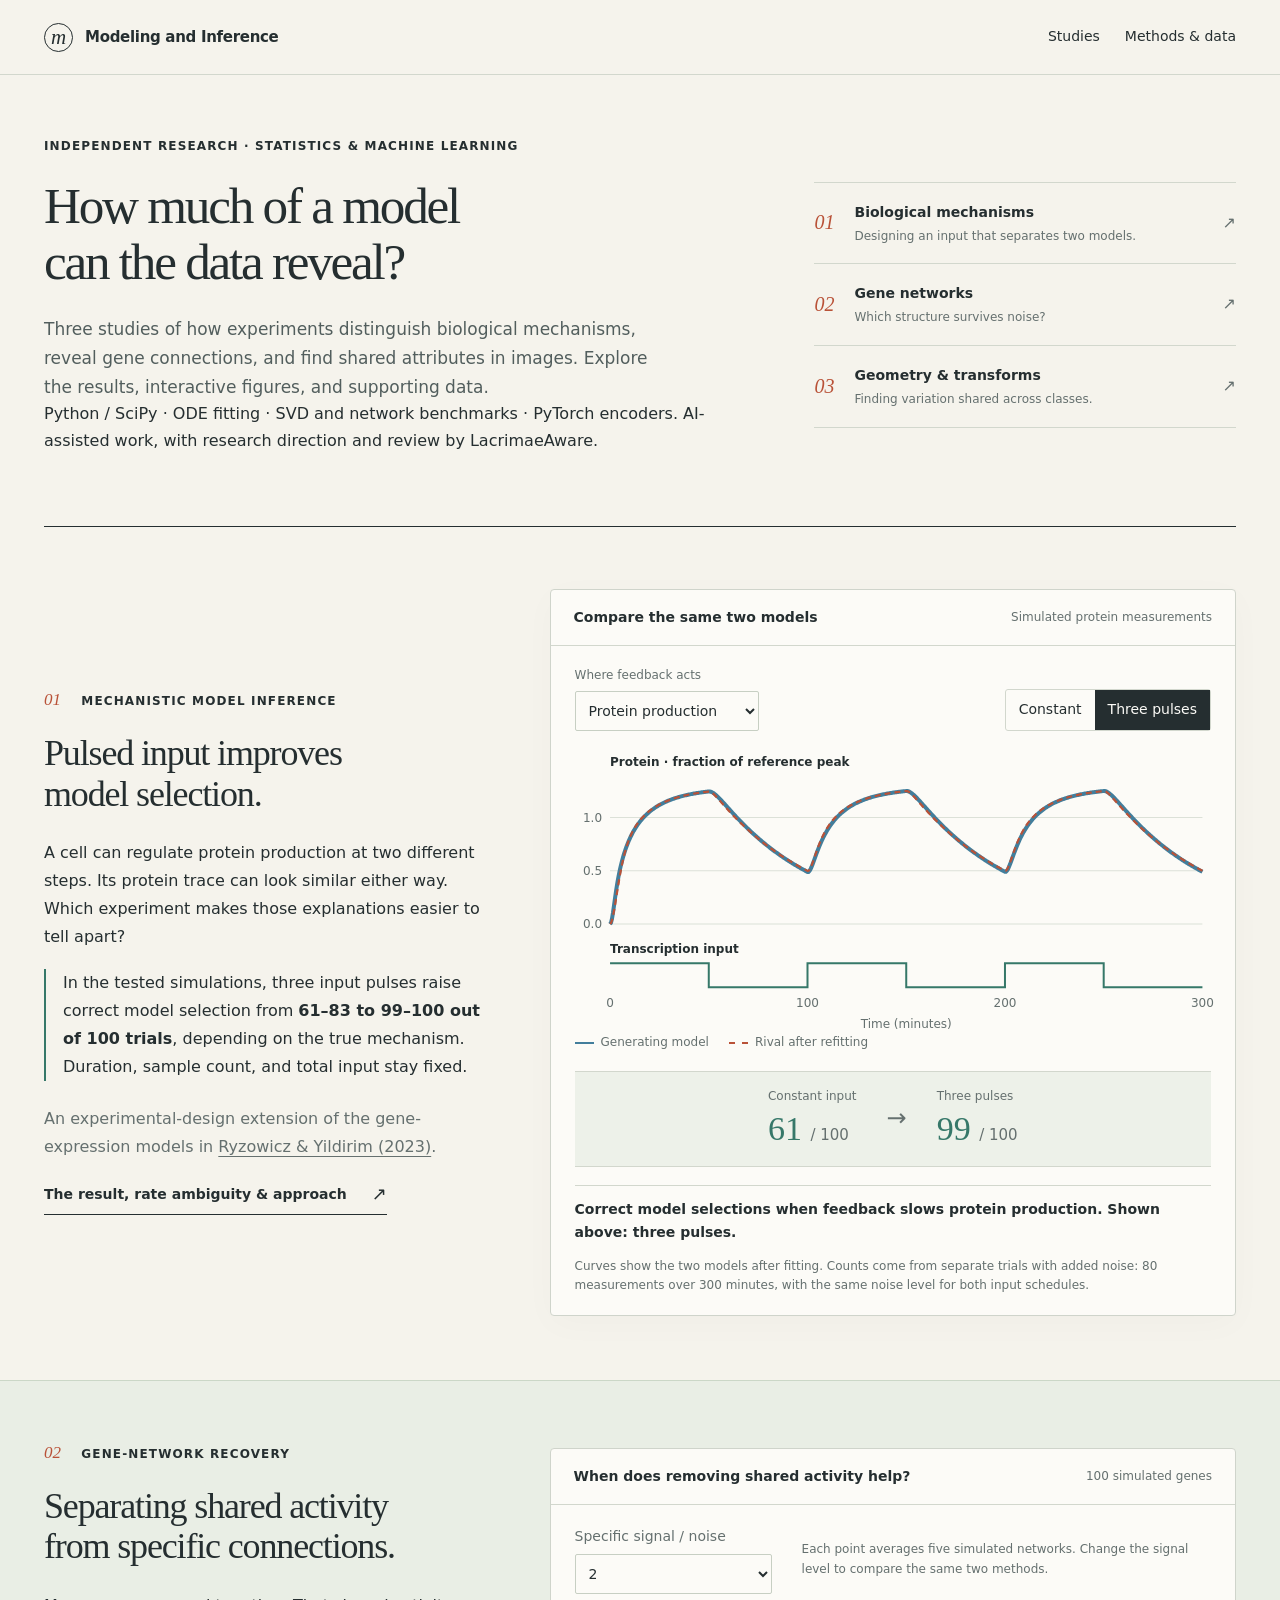
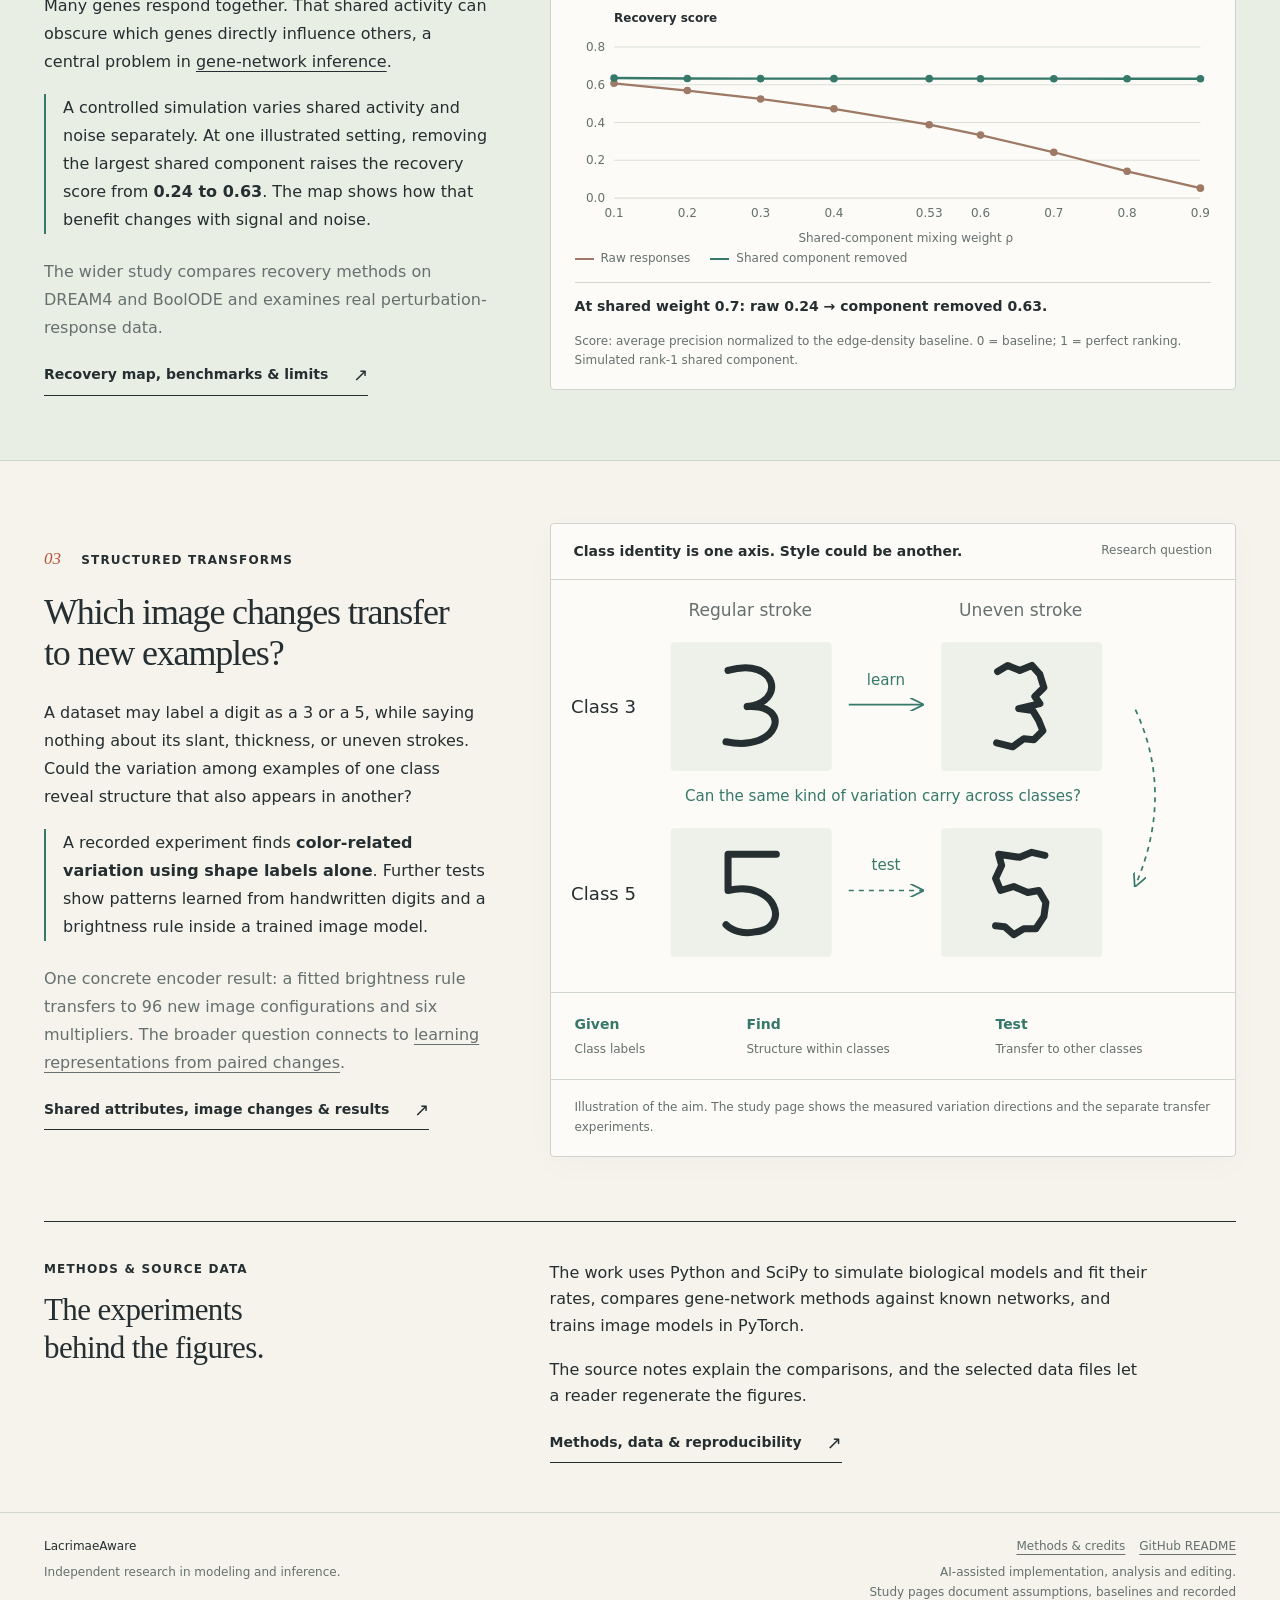
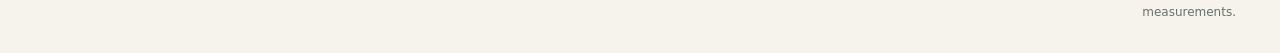
==== docs/index.html @ bb13b084 "Clarify study methods and refresh portfolio presentation" ====
<!doctype html>
<html lang="en"><head><meta charset="utf-8"><meta name="viewport" content="width=device-width,initial-scale=1">
<meta name="description" content="Independent studies of biological parameter inference, gene-network recovery, and image representations, with interactive figures and reproducible measurements.">
<meta name="color-scheme" content="light"><title>Modeling and Inference · LacrimaeAware</title><link rel="icon" href="data:image/svg+xml,%3Csvg xmlns='http://www.w3.org/2000/svg' viewBox='0 0 40 40'%3E%3Crect width='40' height='40' rx='20' fill='%23252e30'/%3E%3Ctext x='20' y='28' text-anchor='middle' font-family='Georgia' font-size='29' fill='%23f5f3ec'%3Em%3C/text%3E%3C/svg%3E">
<link rel="stylesheet" href="./vendor/katex/katex.min.css"><link rel="stylesheet" href="./style.css"><script type="module" src="./app.js"></script></head>
<body data-base="./"><a class="skip" href="#main">Skip to content</a>
<header class="mast"><div class="mast-inner wrap"><a class="brand" href="./index.html"><span class="brand-mark" aria-hidden="true">m</span>Modeling and Inference</a><nav aria-label="Main navigation"><a href="./index.html#rates">Studies</a><a href="./methods.html">Methods & data</a></nav></div></header>
<main id="main">
  <section class="intro wrap">
    <div>
      <p class="eyebrow">Independent research · Statistics & machine learning</p>
      <h1>How much of a model <br> can the data reveal?</h1>
      <p class="lead">Three studies of how experiments distinguish biological mechanisms, reveal gene connections, and find shared attributes in images. Explore the results, interactive figures, and supporting data.</p>
      <p class="context-line">Python / SciPy · ODE fitting · SVD and network benchmarks · PyTorch encoders. AI-assisted work, with research direction and review by LacrimaeAware.</p>
    </div>
    <nav class="contents" aria-label="Studies">
      <a href="#rates"><span>01</span><div><strong>Biological mechanisms</strong><small>Designing an input that separates two models.</small></div><b aria-hidden="true">↗</b></a>
      <a href="#networks"><span>02</span><div><strong>Gene networks</strong><small>Which structure survives noise?</small></div><b aria-hidden="true">↗</b></a>
      <a href="#representations"><span>03</span><div><strong>Geometry &amp; transforms</strong><small>Finding variation shared across classes.</small></div><b aria-hidden="true">↗</b></a>
    </nav>
  </section>

  <section class="study wrap" id="rates">
    <div class="study-copy">
      <p class="eyebrow"><span class="section-number">01</span> Mechanistic model inference</p>
      <h2>Pulsed input improves<br> model selection.</h2>
      <p>A cell can regulate protein production at two different steps. Its protein trace can look similar either way. Which experiment makes those explanations easier to tell apart?</p>
      <p class="finding">In the tested simulations, three input pulses raise correct model selection from <strong>61–83 to 99–100 out of 100 trials</strong>, depending on the true mechanism. Duration, sample count, and total input stay fixed.</p>
      <p class="context-line">An experimental-design extension of the gene-expression models in <a href="https://doi.org/10.1039/D2MO00222A">Ryzowicz &amp; Yildirim (2023)</a>.</p>
      <a class="text-link" href="studies/hidden-rates.html">The result, rate ambiguity &amp; approach <span>↗</span></a>
    </div>
    <div class="experiment pulse-experiment">
      <div class="experiment-heading"><strong>Compare the same two models</strong><span class="small-label">Simulated protein measurements</span></div>
      <div class="protocol-tools"><label for="true-mechanism">Where feedback acts<select id="true-mechanism"><option value="M3">Protein production</option><option value="M2">mRNA production</option></select></label><div class="segmented" role="group" aria-label="Input schedule"><button data-protocol="constant" aria-pressed="false">Constant</button><button data-protocol="three_pulses" aria-pressed="true">Three pulses</button></div></div>
      <div class="chart" id="pulse-chart"><img src="assets/input-design.svg" alt="Equal-total-input simulations: three pulses increase correct model selection from 61–83 to 99–100 out of 100 trials." width="1200" height="560"></div>
      <div class="legend"><span><i class="reference"></i>Generating model</span><span><i class="alternative"></i>Rival after refitting</span></div>
      <div class="selection-result"><div><span>Constant input</span><strong id="constant-count">61 <small>/ 100</small></strong></div><span aria-hidden="true">→</span><div><span>Three pulses</span><strong id="pulse-count">99 <small>/ 100</small></strong></div></div>
      <p class="experiment-verdict" id="pulse-verdict" aria-live="polite">Correct selections across 100 noisy trials per input schedule.</p>
      <p class="fineprint">Curves show the two models after fitting. Counts come from separate trials with added noise: 80 measurements over 300 minutes, with the same noise level for both input schedules.</p>
    </div>
  </section>

  <section class="network-band">
    <div class="study wrap" id="networks">
      <div class="study-copy">
        <p class="eyebrow"><span class="section-number">02</span> Gene-network recovery</p>
        <h2>Separating shared activity <br> from specific connections.</h2>
        <p>Many genes respond together. That shared activity can obscure which genes directly influence others, a central problem in <a href="https://doi.org/10.1038/s41592-019-0690-6">gene-network inference</a>.</p>
        <p class="finding">A controlled simulation varies shared activity and noise separately. At one illustrated setting, removing the largest shared component raises the recovery score from <strong>0.24 to 0.63</strong>. The map shows how that benefit changes with signal and noise.</p>
        <p class="context-line">The wider study compares recovery methods on DREAM4 and BoolODE and examines real perturbation-response data.</p>
        <a class="text-link" href="studies/gene-networks.html">Recovery map, benchmarks & limits <span>↗</span></a>
      </div>
      <div class="experiment network-experiment">
        <div class="experiment-heading"><strong>When does removing shared activity help?</strong><span class="small-label">100 simulated genes</span></div>
        <div class="network-tools"><label for="signal-noise">Specific signal / noise<select id="signal-noise"><option value="4">4 · stronger signal</option><option value="2" selected>2</option><option value="0.5">0.5</option><option value="0.2">0.2</option><option value="0.05">0.05 · weaker signal</option></select></label><p>Each point averages five simulated networks. Change the signal level to compare the same two methods.</p></div>
        <div id="recovery-chart" class="chart"><img class="fallback" src="assets/network-recovery.svg" alt="Network recovery decreases with noise. Removing the largest component reduces the effect of shared activity." width="1050" height="460"></div>
        <div class="legend"><span><i class="raw"></i>Raw responses</span><span><i class="cleaned"></i>Shared component removed</span></div>
        <p class="experiment-verdict" id="network-verdict" aria-live="polite">Compare the recovery scores as shared activity increases.</p>
        <p class="fineprint">Score: average precision normalized to the edge-density baseline. 0 = baseline; 1 = perfect ranking. Simulated rank-1 shared component.</p>
      </div>
    </div>
  </section>

  <section class="study wrap" id="representations">
    <div class="study-copy">
      <p class="eyebrow"><span class="section-number">03</span> Structured transforms</p>
      <h2>Which image changes transfer<br> to new examples?</h2>
      <p>A dataset may label a digit as a 3 or a 5, while saying nothing about its slant, thickness, or uneven strokes. Could the variation among examples of one class reveal structure that also appears in another?</p>
      <p class="finding">A recorded experiment finds <strong>color-related variation using shape labels alone</strong>. Further tests show patterns learned from handwritten digits and a brightness rule inside a trained image model.</p>
      <p class="context-line">One concrete encoder result: a fitted brightness rule transfers to 96 new image configurations and six multipliers. The broader question connects to <a href="https://proceedings.mlr.press/v119/locatello20a.html">learning representations from paired changes</a>.</p>
      <a class="text-link" href="studies/image-representations.html">Shared attributes, image changes &amp; results <span>↗</span></a>
    </div>
    <div class="experiment geometry-experiment">
      <div class="experiment-heading"><strong>Class identity is one axis. Style could be another.</strong><span class="small-label">Research question</span></div>
      <img src="assets/class-and-style.svg" alt="Conceptual example: learn uneven-stroke variation among threes, then test whether it applies to fives." width="680" height="410">
      <div class="geometry-key"><span><b>Given</b> Class labels</span><span><b>Find</b> Structure within classes</span><span><b>Test</b> Transfer to other classes</span></div>
      <p class="fineprint">Illustration of the aim. The study page shows the measured variation directions and the separate transfer experiments.</p>
    </div>
  </section>

  <section class="closing wrap">
    <div><p class="eyebrow">Methods & source data</p><h2>The experiments <br> behind the figures.</h2></div>
    <div><p>The work uses Python and SciPy to simulate biological models and fit their rates, compares gene-network methods against known networks, and trains image models in PyTorch.</p><p>The source notes explain the comparisons, and the selected data files let a reader regenerate the figures.</p><a class="text-link" href="methods.html">Methods, data & reproducibility <span>↗</span></a></div>
  </section>
</main>

<footer class="footer"><div class="footer-inner wrap"><div><strong>LacrimaeAware</strong><p>Independent research in modeling and inference.</p></div><div class="footer-right"><a href="./methods.html">Methods & credits</a><a href="./readme.html">GitHub README</a><p>AI-assisted implementation, analysis and editing.<br>Study pages document assumptions, baselines and recorded measurements.</p></div></div></footer>
</body></html>
---- docs/style.css ----
:root{--paper:#f5f3ec;--white:#fcfbf7;--ink:#252e30;--muted:#65706f;--line:#d2d7cd;--green:#367869;--blue:#427e9c;--rust:#b95238;--serif:Georgia,'Times New Roman',serif;--sans:system-ui,-apple-system,'Segoe UI',sans-serif}
*{box-sizing:border-box}html{scroll-behavior:smooth;scroll-padding-top:90px}body{margin:0;background:var(--paper);color:var(--ink);font:16px/1.65 var(--sans);-webkit-font-smoothing:antialiased}a{color:inherit;text-underline-offset:4px}a:hover{color:var(--green)}button,select,input{font:inherit}button,select{color:var(--ink)}button{cursor:pointer}button:focus-visible,select:focus-visible,input:focus-visible,a:focus-visible{outline:3px solid var(--blue);outline-offset:4px}img,svg{max-width:100%}img{height:auto}p{margin:0 0 18px}h1,h2,h3{font-weight:400;margin:0;color:var(--ink)}.wrap{width:min(1240px,calc(100% - 88px));margin-inline:auto}.mast{border-bottom:1px solid var(--line);background:var(--paper);position:sticky;top:0;z-index:20}.mast-inner{height:74px;display:flex;justify-content:space-between;align-items:center;gap:28px}.brand{display:flex;align-items:center;gap:12px;text-decoration:none;font-size:15px;letter-spacing:-.02em;font-weight:650}.brand-mark{width:29px;height:29px;display:grid;place-content:center;border:1px solid var(--ink);border-radius:50%;font:italic 21px var(--serif)}.mast nav{display:flex;gap:25px;align-items:center;font-size:13px}.mast nav a{text-decoration:none}.mast nav a:last-child{padding-left:25px;border-left:1px solid var(--line)}.skip{position:absolute;top:-80px;left:12px;background:var(--white);padding:10px;z-index:100}.skip:focus{top:8px}.intro{display:grid;grid-template-columns:1.65fr 1fr;gap:75px;padding-top:62px;padding-bottom:54px;border-bottom:1px solid var(--ink)}.eyebrow{font-size:11px;font-weight:650;letter-spacing:.095em;text-transform:uppercase;margin:0 0 22px;line-height:1.6}.intro h1{font:400 clamp(39px,4vw,60px)/1.09 var(--serif);letter-spacing:-.044em;margin:0 0 25px}.lead{font-size:17px;line-height:1.7;max-width:615px;color:#525e5d;margin:0}.contents{align-self:center}.contents a{display:flex;align-items:center;gap:20px;padding:18px 0;border-bottom:1px solid var(--line);text-decoration:none}.contents a:first-child{border-top:1px solid var(--line)}.contents a>span{font:italic 20px var(--serif);color:var(--rust)}.contents strong{font-size:14px;font-weight:550;display:block}.contents small{display:block;font-size:12px;line-height:1.55;color:var(--muted);margin-top:3px}.contents b{margin-left:auto;font-weight:400;color:var(--muted)}.study{display:grid;grid-template-columns:.84fr 1.3fr;gap:62px;padding-top:62px;padding-bottom:64px;align-items:center}.section-number{display:inline-block;font:italic 17px var(--serif);letter-spacing:0;color:var(--rust);margin-right:15px}.study h2{font:36px/1.13 var(--serif);letter-spacing:-.032em;margin:0 0 25px}.study-copy>p:not(.eyebrow){font-size:15px;line-height:1.75}.study-copy .finding{padding-left:17px;border-left:2px solid var(--green);font-size:15px}.study-copy .context-line{font-size:12px;line-height:1.7;color:var(--muted);margin-top:24px}.text-link{font-size:13px;font-weight:650;text-decoration:none;display:inline-flex;align-items:center;gap:25px;padding-bottom:5px;border-bottom:1px solid var(--ink)}.text-link:hover{border-color:var(--green)}.text-link span{font-size:18px;font-weight:400}.experiment{background:var(--white);border:1px solid #cfd4cb;border-radius:4px;overflow:hidden;box-shadow:0 8px 35px #32392906}.experiment-heading{padding:17px 23px;border-bottom:1px solid var(--line);display:flex;align-items:center;gap:9px}.experiment-heading strong{font-size:12px;font-weight:600;line-height:1.5}.small-label{margin-left:auto;font-size:10px;color:var(--muted);white-space:nowrap}.live-dot{width:6px;height:6px;background:var(--green);border-radius:50%;flex-shrink:0}.rate-flow{display:flex;align-items:center;justify-content:space-between;gap:8px;padding:27px 30px 16px}.molecule{font:21px var(--serif);line-height:1.5;text-align:center}.molecule small{display:block;font:10px var(--sans);color:var(--muted)}.flow-arrow{text-align:center;flex:1}.flow-arrow span{display:block;color:var(--muted);font-size:9px}.flow-arrow b{display:block;color:#acbcb3;font-size:28px;font-weight:300;line-height:1}.flow-arrow output{font:11px/1.5 ui-monospace,Consolas,monospace;color:var(--green)}.rate-tools{display:flex;align-items:center;gap:24px;padding:17px 24px 15px}.rate-tools label{display:grid;grid-template-columns:1fr auto;gap:4px;font-size:11px;flex:1;color:var(--muted)}.rate-tools output{color:var(--ink);font-variant-numeric:tabular-nums}.rate-tools input{grid-column:1/-1;width:100%;accent-color:var(--rust);margin:8px 0;cursor:pointer}.subtle-button{font-size:11px;line-height:1.4;border:1px solid var(--line);border-radius:3px;background:transparent;padding:8px 10px;min-height:34px;white-space:nowrap}.subtle-button:hover,.subtle-button[aria-pressed=true]{background:#ecefe7}.segmented{display:flex;margin:0 24px 12px;border:1px solid var(--line);border-radius:3px;width:max-content;max-width:calc(100% - 48px)}.segmented button{background:transparent;border:0;padding:8px 13px;font-size:11px;min-height:35px}.segmented button[aria-pressed=true]{background:var(--ink);color:var(--white)}.rate-charts{padding:0 16px}.rate-charts svg{width:100%;height:auto;display:block}.chart-label{font:12px var(--sans);fill:var(--muted)}.plot-title{font:600 12px var(--sans);fill:var(--ink)}.gridline{stroke:#dce1d8;stroke-width:1}.plot-axis{stroke:#b7c3b8;stroke-width:1}.plot-reference{fill:none;stroke:var(--blue);stroke-width:4}.plot-alternative{fill:none;stroke:var(--rust);stroke-width:2.2;stroke-dasharray:6 4}.legend{display:flex;flex-wrap:wrap;gap:20px;padding:2px 24px 14px;font-size:10px;color:var(--muted)}.legend span{display:flex;align-items:center;gap:7px}.legend i{width:19px;height:0;border-top:2px solid;display:inline-block}.reference{border-color:var(--blue)!important}.alternative{border-color:var(--rust)!important;border-top-style:dashed!important}.raw{border-color:#9e7965!important}.cleaned{border-color:var(--green)!important}.experiment-verdict{font-size:12px;font-weight:550;line-height:1.65;margin:0 24px 13px;padding-top:12px;border-top:1px solid var(--line);min-height:33px}.fineprint{font-size:10px;line-height:1.6;color:var(--muted);margin:0 24px 19px}.network-band{background:#e9eee5;border-block:1px solid #cbd7c7}.network-experiment{box-shadow:none}.network-tools{display:flex;align-items:center;gap:30px;padding:20px 24px 0}.network-tools label,.image-toolbar label{font-size:10px;color:var(--muted)}select{display:block;margin-top:5px;background:var(--white);border:1px solid #c7cfc3;padding:7px 24px 7px 9px;border-radius:2px;font-size:11px;min-height:35px;max-width:100%}.network-tools p{font-size:11px;color:var(--muted);line-height:1.7;margin:0;flex:1}.network-tools label{min-width:140px}.chart{padding:8px 15px 0}.chart svg{display:block;width:100%;height:auto}.chart .fallback{width:100%;display:block}.image-toolbar{display:flex;align-items:end;gap:18px;justify-content:space-between;padding:20px 24px}.example-select{display:flex;gap:4px;margin-left:auto}.example-select button{width:31px;height:34px;background:none;border:1px solid var(--line);border-radius:3px;font-size:11px}.example-select button[aria-pressed=true]{background:var(--ink);border-color:var(--ink);color:var(--white)}.image-triptych{display:grid;grid-template-columns:repeat(3,minmax(0,1fr));gap:10px;padding:0 24px}.image-triptych figure{margin:0;min-width:0}.image-triptych img{width:100%;display:block;aspect-ratio:1;background:#090b0c;image-rendering:pixelated;border-radius:2px}.image-triptych figcaption{font-size:11px;line-height:1.5;padding:10px 0;color:var(--ink)}.image-triptych figcaption span{display:inline-block;color:var(--muted);font-size:9px;margin-right:6px}.edit-law{margin:9px 24px 22px;padding:13px 0;border-block:1px solid var(--line);display:flex;justify-content:space-between;align-items:center;gap:10px}.edit-law>span{font-size:10px;color:var(--muted)}.edit-law b{font:italic 23px var(--serif);color:var(--blue)}.image-experiment .experiment-verdict{border-top:0;padding-top:0}.closing{display:grid;grid-template-columns:.84fr 1.3fr;gap:62px;border-top:1px solid var(--ink);padding:38px 0 49px}.closing h2{font:31px/1.22 var(--serif);letter-spacing:-.02em}.closing .eyebrow{margin-bottom:12px}.closing p:not(.eyebrow){font-size:14px;max-width:600px}.footer{border-top:1px solid var(--line);padding:24px 0 30px;color:var(--muted);font-size:11px}.footer-inner{display:flex;justify-content:space-between;gap:25px}.footer strong{font-size:12px;color:var(--ink);font-weight:500}.footer p{margin:6px 0 0}.footer a{margin-left:14px}.footer-right{text-align:right;max-width:440px}.fallback{margin:0;display:block}.note{width:min(960px,calc(100% - 72px));margin:0 auto;padding:42px 0 70px}.back{font-size:12px;text-decoration:none;display:inline-block;margin-bottom:37px;color:var(--muted)}.note .eyebrow{margin-bottom:15px}.note h1{font:45px/1.14 var(--serif);letter-spacing:-.035em;max-width:850px;margin-bottom:24px}.note .standfirst{font-size:18px;line-height:1.7;max-width:800px;color:#53625f}.note h2{font:29px/1.25 var(--serif);letter-spacing:-.02em;margin:36px 0 16px}.note h3{font:600 16px/1.4 var(--sans);margin:22px 0 12px}.note p,.note li{font-size:15px;line-height:1.8}.note p{max-width:850px}.note ul{padding-left:22px}.note figure{margin:28px 0;background:var(--paper)}.note figure img{display:block;width:100%}.note figcaption{font-size:12px;color:var(--muted);line-height:1.7;margin-top:15px}.note table{border-collapse:collapse;width:100%;font-size:13px;text-align:left}.note td,.note th{padding:11px 15px;border-bottom:1px solid var(--line);vertical-align:top}.note th{font-weight:600;background:#e9eee5}.table-scroll{overflow-x:auto;max-width:100%;margin:22px 0}.note code{font:12px/1.7 ui-monospace,Consolas,monospace;overflow-wrap:anywhere}.note pre{padding:20px;background:#e9eee5;overflow-x:auto;border:1px solid var(--line)}.callout{border-left:3px solid var(--green);padding:3px 0 3px 22px;margin:28px 0}.callout p:last-child{margin:0}.equations{font:italic 25px/1.8 var(--serif);padding:20px 24px;margin:25px 0;background:#e9eee5;overflow-x:auto}.note .note-nav{display:flex;justify-content:space-between;gap:20px;border-top:1px solid var(--line);padding-top:24px;margin-top:45px;font-size:13px}.note .experiment{margin:28px 0}.note .network-tools p{font-size:12px}.note .experiment-verdict{font-size:13px}.note .fineprint{font-size:11px}.note .legend{font-size:11px}.note .chart{max-width:770px;margin-inline:auto}.small-caps{font-size:11px;letter-spacing:.06em;text-transform:uppercase}.benchmark-axis{font:11px var(--sans);fill:var(--muted)}.benchmark-label{font:12px var(--sans);fill:var(--ink)}.chart-caption{font-size:12px;color:var(--muted)}.reading-links{display:flex;flex-wrap:wrap;gap:12px 26px;font-size:13px}.reading-links a{margin:0}.note .scope-table td:first-child{width:25%;font-weight:550}.copy-note{font-size:12px!important;color:var(--muted)}[hidden]{display:none!important}
@media(min-width:1440px){.intro h1{font-size:62px}.study h2{font-size:39px}}
@media(max-width:1100px){.wrap{width:calc(100% - 60px)}.intro{gap:35px;grid-template-columns:1.45fr 1fr}.study,.closing{gap:32px;grid-template-columns:.8fr 1.2fr}.study h2{font-size:31px}.study-copy>p:not(.eyebrow){font-size:14px}.small-label{display:none}.experiment-heading{padding:16px 18px}.rate-flow{padding-inline:20px}.molecule{font-size:19px}.image-toolbar{gap:10px;padding-inline:18px}.image-triptych{padding-inline:18px;gap:7px}.image-triptych figcaption{font-size:10px}.image-triptych figcaption span{display:none}.subtle-button{font-size:10px;padding-inline:8px}.image-toolbar label{max-width:85px}.experiment-verdict{font-size:11px}.network-tools{gap:16px}.network-tools label{min-width:115px}.rate-tools{gap:14px}}
@media(max-width:800px){.mast-inner{height:65px}.mast nav{gap:17px;font-size:12px}.mast nav a:last-child{padding-left:17px}.brand{font-size:13px}.brand-mark{width:25px;height:25px;font-size:18px}.intro{grid-template-columns:1fr;padding-top:36px;padding-bottom:33px;gap:28px}.intro h1{font-size:47px}.contents{display:grid;grid-template-columns:repeat(3,1fr);gap:22px}.contents a{gap:10px;align-items:start;padding:12px 0;border-top:1px solid var(--line)}.contents small{font-size:10px}.contents strong{font-size:12px}.contents b{display:none}.contents a>span{font-size:17px}.study{grid-template-columns:1fr;gap:28px;padding:40px 0}.study-copy{max-width:650px}.study h2{font-size:36px}.study h2 br{display:none}.study-copy>p:not(.eyebrow){font-size:15px}.study-copy .context-line{font-size:12px}.eyebrow{margin-bottom:14px}.study h2{margin-bottom:18px}.experiment-heading{padding:18px 24px}.small-label{display:block}.rate-charts{padding-inline:20px}.image-triptych{padding-inline:24px;gap:15px}.image-triptych figcaption{font-size:12px}.image-toolbar{padding-inline:24px}.subtle-button{font-size:11px}.experiment-verdict{font-size:12px}.network-tools{gap:30px}.network-tools label{min-width:140px}.closing{grid-template-columns:1fr;gap:24px}.closing h2 br{display:none}.footer-inner{display:block}.footer-right{text-align:left;margin-top:20px}.footer-right a{margin-left:0;margin-right:16px}.note{width:calc(100% - 48px)}.note h1{font-size:37px}}
@media(max-width:480px){.wrap{width:calc(100% - 36px)}.mast nav{gap:14px}.mast nav a:last-child{display:none}.brand-mark{display:none}.brand{font-size:12px}.intro{padding-top:29px}.intro h1{font-size:39px}.intro h1 br{display:none}.intro .eyebrow{font-size:9px}.lead{font-size:15px}.contents{gap:14px}.contents a{display:block}.contents a>span{display:block;margin-bottom:7px}.contents small{font-size:10px}.study h2{font-size:32px}.rate-flow{padding:21px 18px 12px;gap:5px}.molecule{font-size:18px}.molecule small{font-size:9px}.flow-arrow span{font-size:8px}.flow-arrow output{font-size:9px}.rate-tools{padding-inline:18px}.segmented{margin-inline:18px;max-width:calc(100% - 36px)}.segmented button{padding:8px 10px;font-size:10px}.rate-charts{padding:0 5px}.legend{padding-inline:18px;gap:15px;font-size:9px}.experiment-heading{padding:15px 18px}.experiment-heading strong{font-size:11px}.small-label{display:none}.experiment-verdict,.fineprint{margin-inline:18px}.network-tools{padding:18px 18px 2px;gap:15px}.network-tools p{font-size:10px}.network-tools label{min-width:118px}.network-tools select{font-size:10px}.image-toolbar{padding:17px 15px;gap:8px}.image-toolbar label{font-size:9px}.image-toolbar select{font-size:10px;padding-right:12px}.example-select{gap:3px}.example-select button{width:26px;font-size:10px}.image-toolbar .subtle-button{font-size:9px;padding:7px}.image-triptych{padding-inline:15px;gap:7px}.image-triptych figcaption{font-size:9px}.edit-law{margin-inline:18px}.edit-law>span{font-size:9px}.edit-law b{font-size:22px}.note{width:calc(100% - 36px);padding-top:28px}.note h1{font-size:33px}.note .standfirst{font-size:16px}.note p,.note li{font-size:14px}.note h2{font-size:26px}.note td,.note th{padding:9px;font-size:12px}.note .note-nav{font-size:12px}.footer{font-size:10px}}
@media(prefers-reduced-motion:reduce){html{scroll-behavior:auto}*{animation:none!important;transition:none!important}}
@media print{.mast{position:static}.mast nav,button,input,select,.contents{display:none}.wrap,.note{width:100%}.study{break-inside:avoid}.experiment{box-shadow:none}.network-band{background:white}body{font-size:12px}.footer{break-inside:avoid}}
.image-triptych figcaption b{font-weight:400}.decoded-comparison{display:flex;align-items:center;justify-content:space-between;gap:14px;margin:6px 24px 18px}.decoded-comparison>span{font-size:11px;color:var(--muted)}.decoded-comparison .segmented{margin:0;max-width:none}.decoded-comparison .segmented button{font-size:11px}@media(max-width:480px){.decoded-comparison{margin-inline:18px}.decoded-comparison>span{font-size:10px}.decoded-comparison .segmented button{font-size:10px;padding:7px 9px}}

/* Comfortable reading and controls across the overview and study pages. */
.study-copy>p:not(.eyebrow),.note p,.note li,.closing p:not(.eyebrow){font-size:16px}
.study-copy .context-line,.eyebrow,.fineprint,.note .fineprint,.footer,.footer strong,.small-label,.legend,.note .legend,.contents small,.flow-arrow output,.molecule small,.image-triptych figcaption,.image-triptych figcaption span,.edit-law span,.copy-note{font-size:12px}
.study-copy .context-line{line-height:1.75}.intro .eyebrow{font-size:12px}
.mast nav,.text-link,.contents strong,.experiment-heading strong,.experiment-verdict,.note .experiment-verdict,.subtle-button,.segmented button,.decoded-comparison .segmented button,select,.network-tools select,.network-tools label,.image-toolbar label,.image-toolbar select,.example-select button,.rate-tools label,.back{font-size:14px}
.network-tools p,.decoded-comparison>span,.flow-arrow span{font-size:12px}
.subtle-button,.segmented button,.example-select button,select{min-height:40px}
.image-toolbar{flex-wrap:wrap}.image-toolbar label{max-width:none}.image-toolbar .subtle-button{font-size:12px}.image-triptych figcaption span{display:none}
.protocol-tools{display:flex;align-items:end;justify-content:space-between;gap:18px;padding:20px 24px 8px;flex-wrap:wrap}
.protocol-tools label{font-size:12px;color:var(--muted)}.protocol-tools .segmented{margin:0;max-width:100%}
.selection-result{display:flex;align-items:center;justify-content:center;gap:30px;margin:4px 24px 18px;padding:15px 0;background:#edf1e9;border-block:1px solid var(--line)}
.selection-result>div>span{display:block;font-size:12px;color:var(--muted)}.selection-result strong{display:block;font:34px/1.3 var(--serif);color:var(--green)}.selection-result strong small{font:15px var(--sans);color:var(--muted)}.selection-result>span{color:var(--muted);font-size:24px}
.note .rate-experiment{max-width:760px}.readme-content h1{margin-bottom:22px}.readme-content img{display:block;width:100%;margin:26px 0}.readme-content table{min-width:560px}
@media(max-width:800px){.mast nav{font-size:12px}.brand{font-size:14px}.contents{gap:16px}.contents strong{font-size:14px}.contents small{font-size:12px}.small-label{display:none}}
@media(max-width:480px){.brand{font-size:13px}.mast nav{gap:12px}.mast nav a:nth-child(2){font-size:12px}.contents{grid-template-columns:1fr;gap:0}.contents a{display:flex;gap:16px;padding:12px 0;border-top:0}.contents a:first-child{border-top:1px solid var(--line)}.contents a>span{margin:0}.contents small{font-size:12px}.intro h1{font-size:39px}.image-toolbar{gap:10px}.image-toolbar select{font-size:13px}.image-toolbar label{font-size:12px}.subtle-button{font-size:12px}.segmented button,.decoded-comparison .segmented button{font-size:12px}.network-tools{align-items:start;flex-wrap:wrap}.network-tools label{min-width:130px}.network-tools p{min-width:130px;font-size:12px}.protocol-tools{padding-inline:18px;gap:12px}.selection-result{margin-inline:18px;gap:24px}.selection-result strong{font-size:30px}.note .note-nav{flex-wrap:wrap}.molecule{font-size:18px}.flow-arrow span,.flow-arrow output{font-size:10px}}

.mast nav a:last-child{display:inline;border:0;padding-left:0}
.geometry-experiment>img{display:block;width:100%}.geometry-key{display:grid;grid-template-columns:1fr 1.5fr 1.4fr;gap:18px;padding:20px 24px;border-block:1px solid var(--line);margin-bottom:18px;font-size:12px;color:var(--muted)}.geometry-key b{display:block;font-size:14px;color:var(--green);margin-bottom:3px}
.study-page,.methods-page{width:min(1080px,calc(100% - 72px))}
.chapter-nav{display:grid;grid-template-columns:repeat(3,minmax(0,1fr));gap:16px;margin:32px 0 44px}
.chapter-nav a{background:var(--white);border:1px solid var(--line);border-top:3px solid var(--green);padding:18px 20px;text-decoration:none}
.chapter-nav span{font:italic 23px var(--serif);color:var(--rust);display:block;margin-bottom:6px}.chapter-nav strong{display:block;font-size:15px;font-weight:600}.chapter-nav small{display:block;font-size:12px;color:var(--muted);margin-top:4px}
.research-chapter,.method-chapter{padding:36px 40px;margin:40px 0;border:1px solid #cbd3c7;border-top:4px solid var(--green);background:var(--white);scroll-margin-top:100px}
.research-chapter:nth-of-type(2),.method-chapter:nth-of-type(2){border-top-color:var(--blue)}.research-chapter:nth-of-type(3),.method-chapter:nth-of-type(3){border-top-color:var(--rust)}
.chapter-heading{display:flex;align-items:flex-start;gap:24px;padding-bottom:24px;margin-bottom:25px;border-bottom:1px solid var(--line)}
.chapter-number{font:italic 44px/1 var(--serif);color:var(--green);min-width:45px}.chapter-heading .eyebrow{font-size:12px;margin:0 0 10px}.chapter-heading h2{margin:0;font:32px/1.18 var(--serif);max-width:780px}
.note .research-chapter p,.note .method-chapter p{max-width:900px}.research-chapter figure{background:var(--paper);padding:15px;margin:26px 0}.research-chapter figcaption{padding-inline:4px}.research-chapter figure img{max-height:none}
.finding-box{border-left:3px solid var(--green);padding:17px 22px;background:#eef2eb;margin:25px 0}.finding-box>strong{font-size:14px;color:var(--green)}.finding-box p{margin:7px 0 0!important}
.transfer-flow{display:grid;grid-template-columns:1fr auto 1fr;gap:24px;align-items:center;margin:26px 0;padding:20px 24px;background:#edf1e9;border-block:1px solid var(--line)}.transfer-flow small{font-size:12px;color:var(--muted);display:block}.transfer-flow strong{font:23px/1.4 var(--serif);display:block;margin-top:5px}.transfer-flow>span{font-size:26px;color:var(--green)}
.formula-card{padding:22px 26px;background:#edf1e9;border:1px solid #d5ded0;margin:24px 0;min-width:0}.formula-card .eyebrow{font-size:12px;margin-bottom:12px}.formula-card p:last-child{margin-bottom:0;font-size:14px}.math-block{font-size:1.05rem;overflow-x:auto;overflow-y:hidden;padding:3px 1px}.math-block .katex-display{margin:.6em 0}.math-inline{font-style:normal}.edit-law .math-inline{color:var(--blue);font-size:19px}
.symbol-key{display:grid;grid-template-columns:1fr 1fr 2fr;gap:18px;border-top:1px solid #cad4c4;padding-top:16px;margin:18px 0 0}.symbol-key dt{font:italic 22px var(--serif);color:var(--green)}.symbol-key dd{font-size:12px;color:var(--muted);margin:3px 0 0}
.study-stats{display:grid;grid-template-columns:repeat(3,minmax(0,1fr));gap:20px;margin:26px 0 30px}.study-stats>div{border-left:2px solid #afc5b5;padding-left:17px}.study-stats strong{font:30px/1.25 var(--serif);color:var(--green);display:block}.study-stats span{display:block;font-size:12px;color:var(--muted);margin-top:7px;line-height:1.55}
.method-grid{display:grid;grid-template-columns:1fr 1fr;gap:20px;margin:24px 0}.method-grid .formula-card{margin:0;padding:20px}.method-grid .math-block{font-size:.94rem}
.method-note{padding:20px 24px;border-left:3px solid var(--blue);background:#edf1f1;margin:28px 0}.method-note>strong{font-size:14px}.method-note p{font-size:14px!important;margin-top:12px}.method-note p:last-child{margin-bottom:0}
.method-chapter h3{margin-top:34px;padding-top:23px;border-top:1px solid var(--line)}.method-block{margin-top:30px;padding:26px;border:1px solid var(--line);background:#faf9f4}.method-block h3:first-of-type{margin:0 0 18px;padding:0;border:0}.method-label{font-size:12px!important;letter-spacing:.08em;text-transform:uppercase;color:var(--green);font-weight:650}.method-block .formula-card{background:#f0f2ea}.method-block .study-stats{gap:14px}.method-block .study-stats strong{font-size:25px}.method-references{margin-top:32px}
.research-scope{padding:28px 32px;margin:36px 0;background:#e9eee5;border:1px solid #d0dacb}.research-scope h2{font-size:25px;margin:0 0 14px}.research-scope p{margin:0}
.research-chapter .image-experiment{max-width:750px;margin-inline:auto}.method-chapter .reading-links{padding-top:15px;border-top:1px solid var(--line);margin-top:24px}
@media(max-width:800px){.study-page,.methods-page{width:calc(100% - 40px)}.research-chapter,.method-chapter{padding:26px;margin:30px 0}.chapter-nav{gap:10px}.chapter-nav a{padding:15px}.chapter-heading{gap:18px}.chapter-heading h2{font-size:28px}.method-grid{grid-template-columns:1fr}.method-block{padding:20px}.method-chapter .study-stats{gap:14px}.method-chapter .study-stats strong{font-size:25px}}
@media(max-width:480px){.study-page,.methods-page{width:calc(100% - 28px)}.research-chapter,.method-chapter{padding:22px 16px}.chapter-heading{gap:13px;padding-bottom:20px}.chapter-number{font-size:32px;min-width:31px}.chapter-heading h2{font-size:26px}.chapter-heading .eyebrow{font-size:10px}.chapter-nav{grid-template-columns:1fr;gap:8px;margin:24px 0}.chapter-nav a{display:grid;grid-template-columns:34px 1fr;column-gap:12px;padding:12px 16px;border-top-width:1px;border-left:3px solid var(--green)}.chapter-nav span{grid-row:1/3;margin:0;align-self:center}.chapter-nav strong{font-size:14px}.chapter-nav small{margin-top:1px}.research-chapter figure{padding:8px;margin-inline:-8px}.formula-card{padding:16px 12px}.math-block{font-size:.86rem}.method-block{padding:18px 12px;margin-inline:-5px}.method-grid .math-block{font-size:.88rem}.method-note{padding:17px 14px}.study-stats{gap:11px}.study-stats>div{padding-left:9px}.study-stats strong,.method-chapter .study-stats strong{font-size:24px}.study-stats span{font-size:11px}.method-block .study-stats{grid-template-columns:1fr;gap:15px}.method-block .study-stats>div{display:grid;grid-template-columns:110px 1fr;gap:12px;align-items:center}.method-block .study-stats span{margin:0}.method-block .study-stats strong{font-size:23px}.transfer-flow{gap:12px;padding:16px 12px}.transfer-flow strong{font-size:19px}.transfer-flow small{font-size:11px}.transfer-flow>span{font-size:20px}.symbol-key{grid-template-columns:1fr 1fr;gap:13px}.symbol-key>div:last-child{grid-column:1/-1}.finding-box{padding:16px}.geometry-key{padding:16px 18px;gap:12px;grid-template-columns:1fr}.geometry-key>span{display:flex;gap:12px}.geometry-key b{min-width:42px}.research-scope{padding:24px 20px}}
/* Color transfer: readable DOM labels, matching output/error columns. */
.color-comparison{margin:28px 0;padding:22px;background:var(--paper);border:1px solid var(--line)}
.color-toolbar{display:flex;justify-content:space-between;gap:20px;align-items:center;padding-bottom:22px;border-bottom:1px solid var(--line);margin-bottom:22px}
.color-toolbar p{margin:0!important;font-size:16px!important}.color-toolbar .segmented{flex-shrink:0}
.color-grid{display:grid;grid-template-columns:repeat(4,minmax(0,1fr));gap:16px}.color-cell{min-width:0}
.color-cell .eyebrow{font-size:10px!important;margin:0 0 6px!important}.color-cell h3{font:600 14px/1.4 var(--sans);margin:0 0 14px;min-height:40px}
.color-cell img,.color-errors figure img{display:block;width:100%;height:auto;image-rendering:pixelated;background:#000}
.color-cell>p:last-child{font-size:12px!important;line-height:1.55;margin:12px 0 0!important}.method-pixel .eyebrow{color:var(--rust)}.method-rule .eyebrow{color:var(--green)}
.color-errors{display:grid;grid-template-columns:repeat(4,minmax(0,1fr));gap:16px;border-top:1px solid var(--line);padding-top:22px;margin:22px 0}
.error-explanation{grid-column:span 2;padding-right:22px}.error-explanation h3{font:22px/1.25 var(--serif);margin:0 0 12px}.error-explanation>p{font-size:13px!important;line-height:1.6;margin-bottom:14px}
.color-errors figure{padding:0!important;margin:0!important;background:none}.color-errors figcaption{font-size:11px;line-height:1.5;padding:10px 0 0;margin:0}
.error-scale{display:block;width:100%;height:10px;margin:16px 0 5px}.error-scale-labels{display:flex;justify-content:space-between;gap:10px;font-size:10px;margin-bottom:12px}
.color-comparison .fineprint{font-size:11px!important;line-height:1.6}.color-comparison>p:last-child{margin-bottom:0}
@media(max-width:680px){.color-comparison{padding:16px;margin-inline:-8px}.color-toolbar{display:block}.color-toolbar p{margin-bottom:14px!important}.color-grid{grid-template-columns:1fr 1fr;gap:24px 14px}.color-cell h3{min-height:0}.color-errors{grid-template-columns:1fr 1fr;gap:16px}.error-explanation{padding-right:0}.error-explanation .error-scale{max-width:300px}.error-scale-labels{max-width:300px}}
/* Show both model outputs together; no change of meaning behind a toggle. */
.research-chapter .brightness-gallery{max-width:none}
.brightness-grid{display:grid;grid-template-columns:repeat(4,minmax(0,1fr));gap:16px;padding:0 22px 24px}
.brightness-grid figure{margin:0;padding:0;background:none;min-width:0}
.brightness-grid figcaption{padding:0;margin:0 0 14px;min-height:70px;font:12px/1.5 var(--sans)}
.brightness-grid figcaption strong{display:block;font-size:13px;color:var(--ink)}
.brightness-grid figcaption span{display:block;margin-top:5px;color:var(--muted)}
.brightness-grid img{display:block;width:100%;image-rendering:pixelated;background:#000}
@media(max-width:680px){.brightness-grid{grid-template-columns:1fr 1fr;padding:0 16px 20px;gap:22px 12px}.brightness-grid figcaption{min-height:74px}.brightness-grid figcaption strong{font-size:12px}.brightness-grid figcaption span{font-size:11px}}
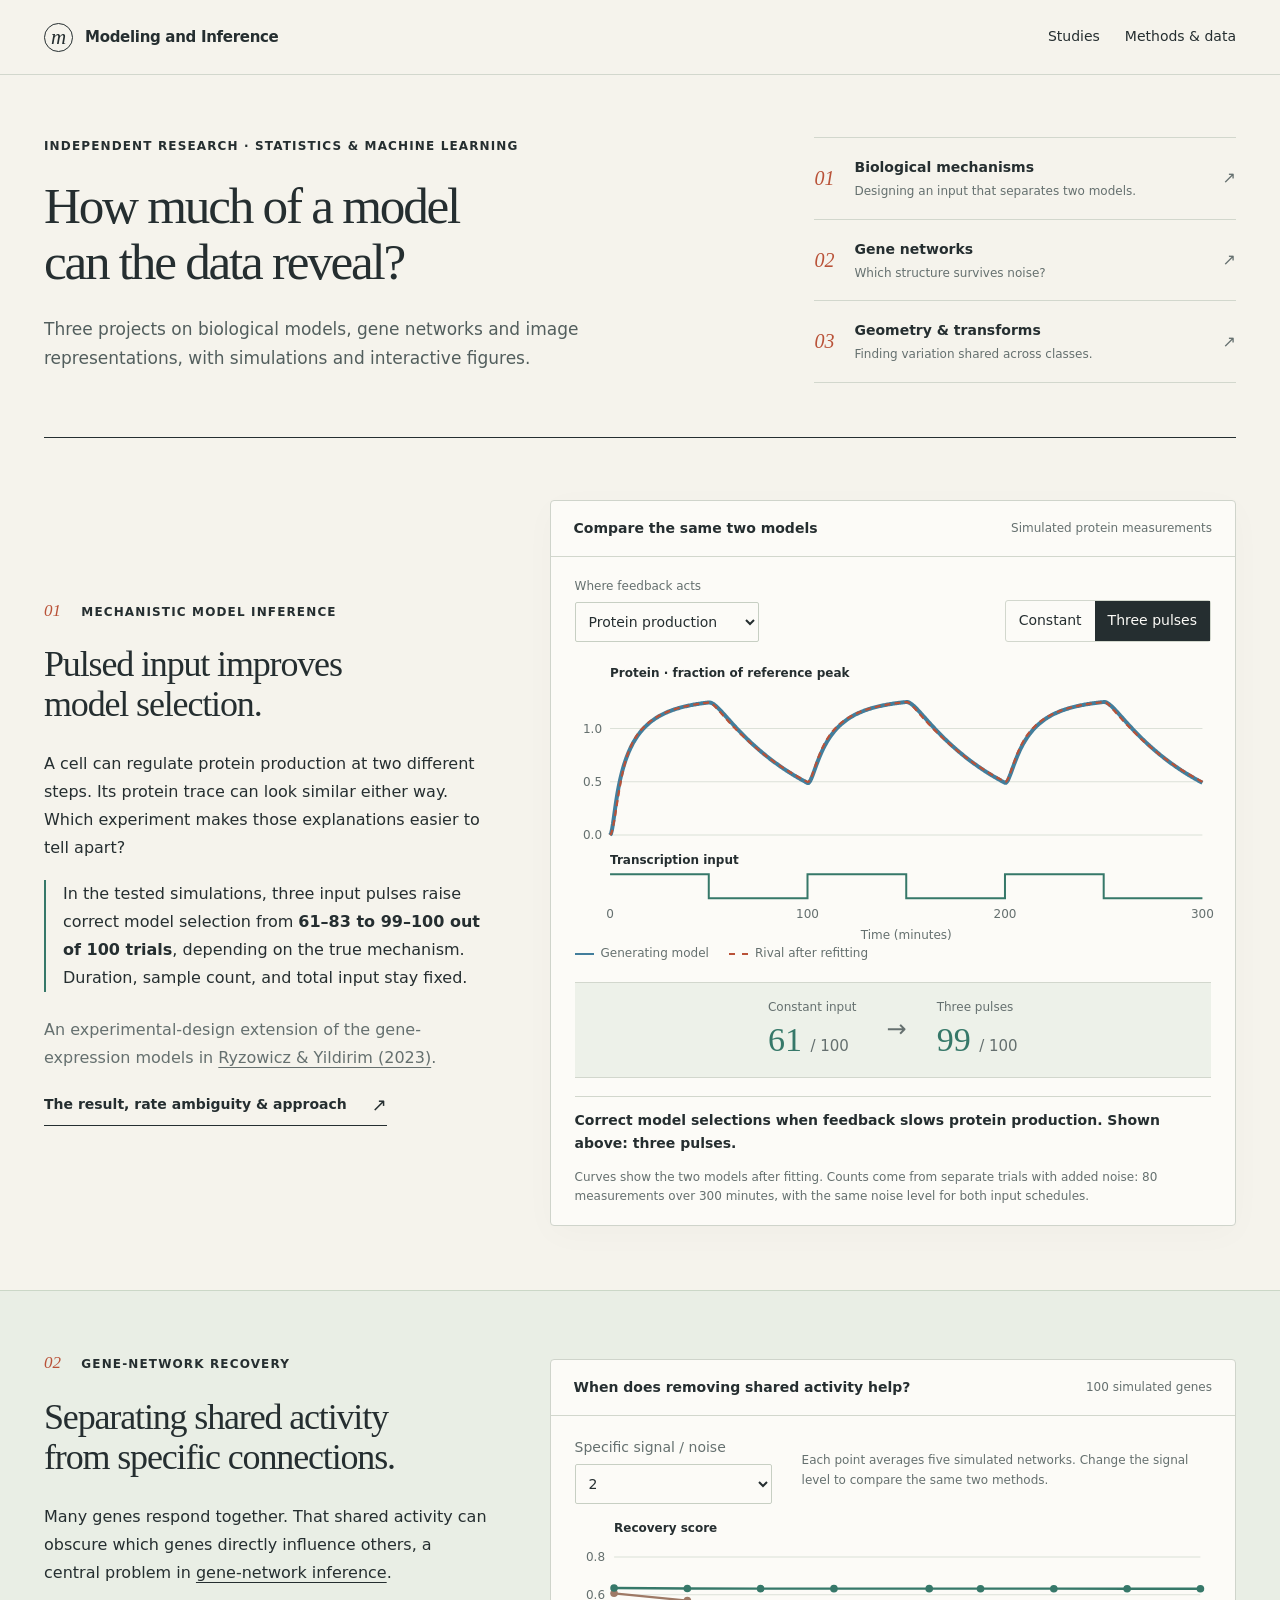
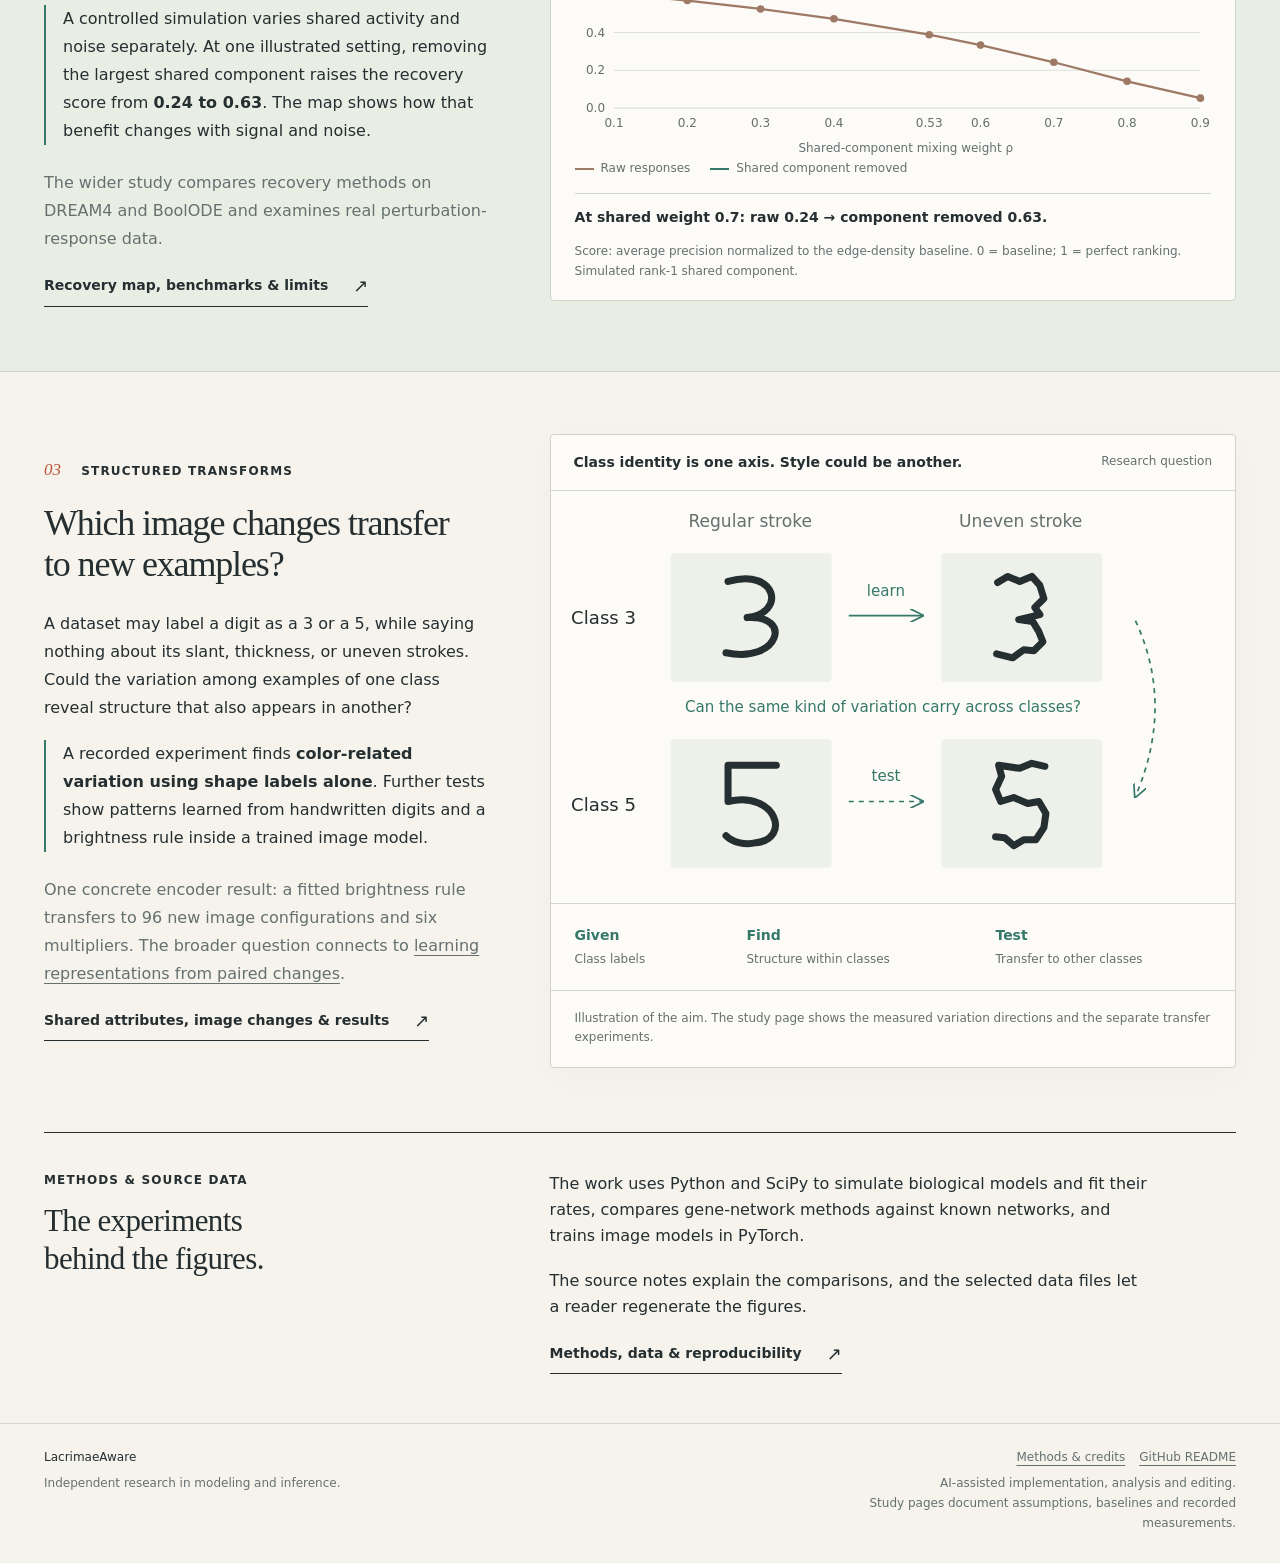
==== commit f31a6f8c: "Shorten portfolio introductions and study explanations" ====
--- a/docs/index.html
+++ b/docs/index.html
@@ -10,8 +10,7 @@
     <div>
       <p class="eyebrow">Independent research · Statistics & machine learning</p>
       <h1>How much of a model <br> can the data reveal?</h1>
-      <p class="lead">Three studies of how experiments distinguish biological mechanisms, reveal gene connections, and find shared attributes in images. Explore the results, interactive figures, and supporting data.</p>
-      <p class="context-line">Python / SciPy · ODE fitting · SVD and network benchmarks · PyTorch encoders. AI-assisted work, with research direction and review by LacrimaeAware.</p>
+      <p class="lead">Three projects on biological models, gene networks and image representations, with simulations and interactive figures.</p>
     </div>
     <nav class="contents" aria-label="Studies">
       <a href="#rates"><span>01</span><div><strong>Biological mechanisms</strong><small>Designing an input that separates two models.</small></div><b aria-hidden="true">↗</b></a>
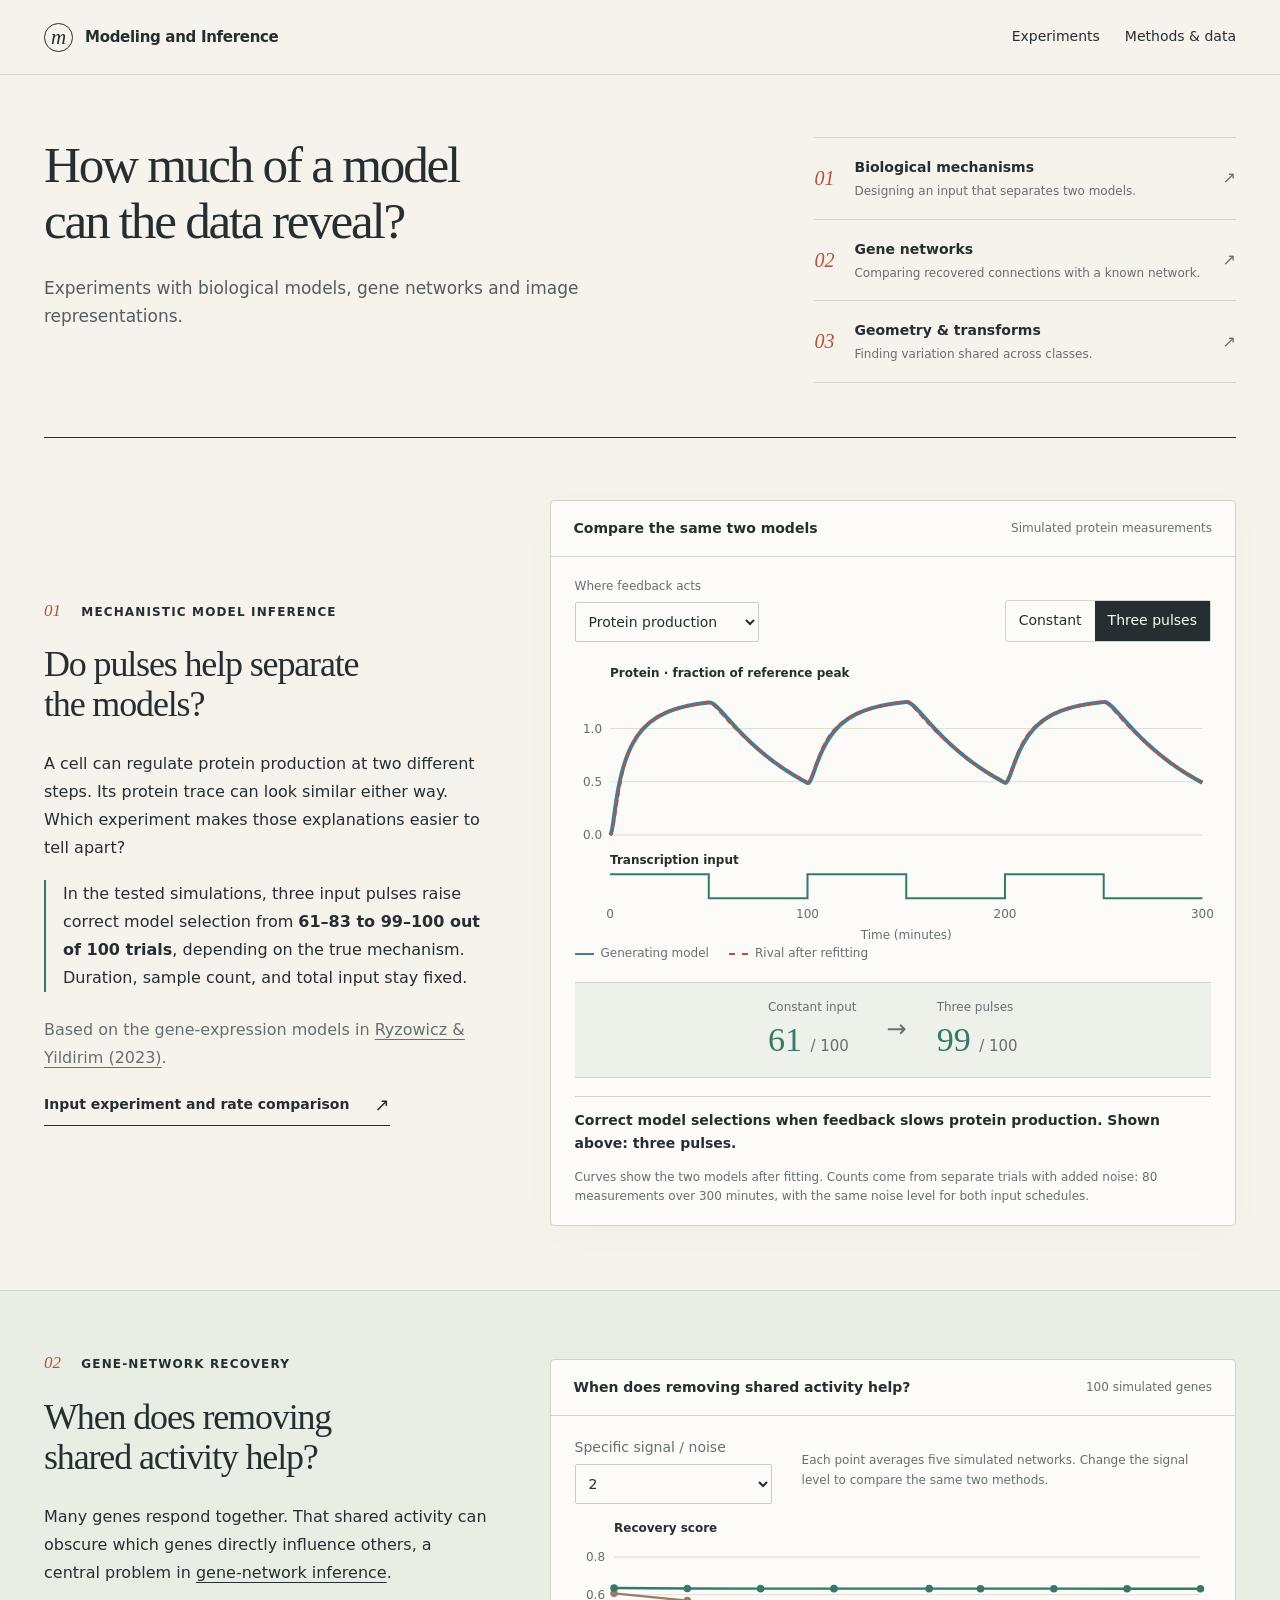
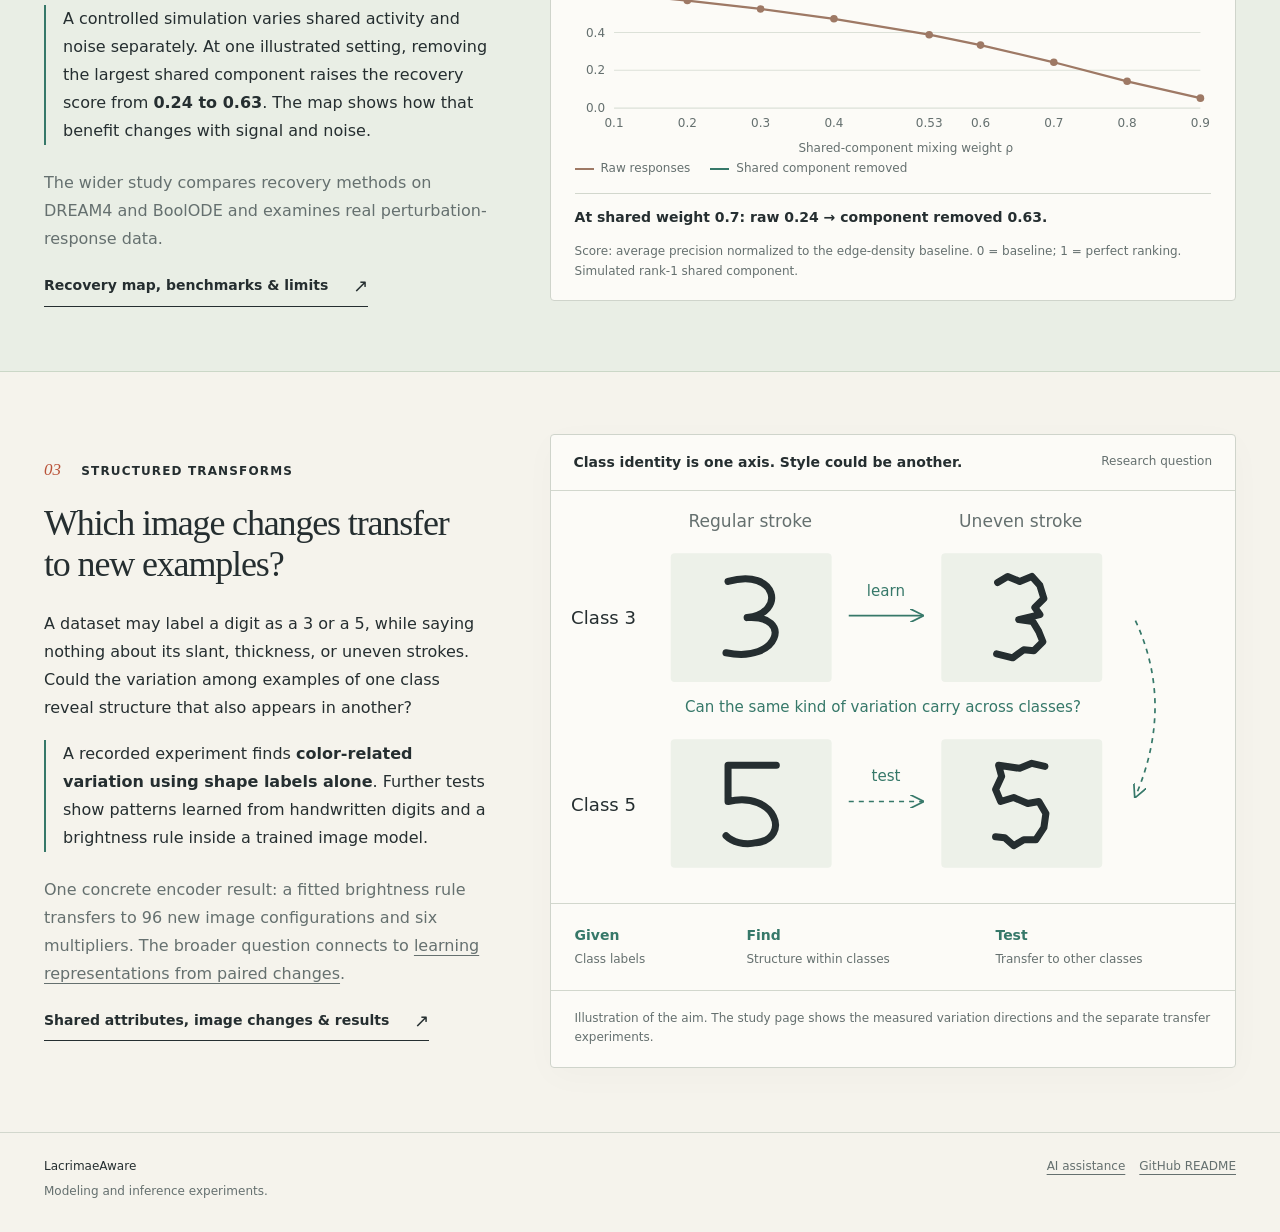
==== commit 62b7459a: "Present modeling work as an experimental showcase" ====
--- a/docs/index.html
+++ b/docs/index.html
@@ -1,20 +1,19 @@
 <!doctype html>
 <html lang="en"><head><meta charset="utf-8"><meta name="viewport" content="width=device-width,initial-scale=1">
-<meta name="description" content="Independent studies of biological parameter inference, gene-network recovery, and image representations, with interactive figures and reproducible measurements.">
+<meta name="description" content="Experiments with biological models, gene networks and image representations, with interactive figures and recorded results.">
 <meta name="color-scheme" content="light"><title>Modeling and Inference · LacrimaeAware</title><link rel="icon" href="data:image/svg+xml,%3Csvg xmlns='http://www.w3.org/2000/svg' viewBox='0 0 40 40'%3E%3Crect width='40' height='40' rx='20' fill='%23252e30'/%3E%3Ctext x='20' y='28' text-anchor='middle' font-family='Georgia' font-size='29' fill='%23f5f3ec'%3Em%3C/text%3E%3C/svg%3E">
 <link rel="stylesheet" href="./vendor/katex/katex.min.css"><link rel="stylesheet" href="./style.css"><script type="module" src="./app.js"></script></head>
 <body data-base="./"><a class="skip" href="#main">Skip to content</a>
-<header class="mast"><div class="mast-inner wrap"><a class="brand" href="./index.html"><span class="brand-mark" aria-hidden="true">m</span>Modeling and Inference</a><nav aria-label="Main navigation"><a href="./index.html#rates">Studies</a><a href="./methods.html">Methods & data</a></nav></div></header>
+<header class="mast"><div class="mast-inner wrap"><a class="brand" href="./index.html"><span class="brand-mark" aria-hidden="true">m</span>Modeling and Inference</a><nav aria-label="Main navigation"><a href="./index.html#rates">Experiments</a><a href="./methods.html">Methods & data</a></nav></div></header>
 <main id="main">
   <section class="intro wrap">
     <div>
-      <p class="eyebrow">Independent research · Statistics & machine learning</p>
       <h1>How much of a model <br> can the data reveal?</h1>
-      <p class="lead">Three projects on biological models, gene networks and image representations, with simulations and interactive figures.</p>
+      <p class="lead">Experiments with biological models, gene networks and image representations.</p>
     </div>
     <nav class="contents" aria-label="Studies">
       <a href="#rates"><span>01</span><div><strong>Biological mechanisms</strong><small>Designing an input that separates two models.</small></div><b aria-hidden="true">↗</b></a>
-      <a href="#networks"><span>02</span><div><strong>Gene networks</strong><small>Which structure survives noise?</small></div><b aria-hidden="true">↗</b></a>
+      <a href="#networks"><span>02</span><div><strong>Gene networks</strong><small>Comparing recovered connections with a known network.</small></div><b aria-hidden="true">↗</b></a>
       <a href="#representations"><span>03</span><div><strong>Geometry &amp; transforms</strong><small>Finding variation shared across classes.</small></div><b aria-hidden="true">↗</b></a>
     </nav>
   </section>
@@ -22,11 +21,11 @@
   <section class="study wrap" id="rates">
     <div class="study-copy">
       <p class="eyebrow"><span class="section-number">01</span> Mechanistic model inference</p>
-      <h2>Pulsed input improves<br> model selection.</h2>
+      <h2>Do pulses help separate<br> the models?</h2>
       <p>A cell can regulate protein production at two different steps. Its protein trace can look similar either way. Which experiment makes those explanations easier to tell apart?</p>
       <p class="finding">In the tested simulations, three input pulses raise correct model selection from <strong>61–83 to 99–100 out of 100 trials</strong>, depending on the true mechanism. Duration, sample count, and total input stay fixed.</p>
-      <p class="context-line">An experimental-design extension of the gene-expression models in <a href="https://doi.org/10.1039/D2MO00222A">Ryzowicz &amp; Yildirim (2023)</a>.</p>
-      <a class="text-link" href="studies/hidden-rates.html">The result, rate ambiguity &amp; approach <span>↗</span></a>
+      <p class="context-line">Based on the gene-expression models in <a href="https://doi.org/10.1039/D2MO00222A">Ryzowicz &amp; Yildirim (2023)</a>.</p>
+      <a class="text-link" href="studies/hidden-rates.html">Input experiment and rate comparison <span>↗</span></a>
     </div>
     <div class="experiment pulse-experiment">
       <div class="experiment-heading"><strong>Compare the same two models</strong><span class="small-label">Simulated protein measurements</span></div>
@@ -43,7 +42,7 @@
     <div class="study wrap" id="networks">
       <div class="study-copy">
         <p class="eyebrow"><span class="section-number">02</span> Gene-network recovery</p>
-        <h2>Separating shared activity <br> from specific connections.</h2>
+        <h2>When does removing <br> shared activity help?</h2>
         <p>Many genes respond together. That shared activity can obscure which genes directly influence others, a central problem in <a href="https://doi.org/10.1038/s41592-019-0690-6">gene-network inference</a>.</p>
         <p class="finding">A controlled simulation varies shared activity and noise separately. At one illustrated setting, removing the largest shared component raises the recovery score from <strong>0.24 to 0.63</strong>. The map shows how that benefit changes with signal and noise.</p>
         <p class="context-line">The wider study compares recovery methods on DREAM4 and BoolODE and examines real perturbation-response data.</p>
@@ -77,11 +76,7 @@
     </div>
   </section>
 
-  <section class="closing wrap">
-    <div><p class="eyebrow">Methods & source data</p><h2>The experiments <br> behind the figures.</h2></div>
-    <div><p>The work uses Python and SciPy to simulate biological models and fit their rates, compares gene-network methods against known networks, and trains image models in PyTorch.</p><p>The source notes explain the comparisons, and the selected data files let a reader regenerate the figures.</p><a class="text-link" href="methods.html">Methods, data & reproducibility <span>↗</span></a></div>
-  </section>
 </main>
 
-<footer class="footer"><div class="footer-inner wrap"><div><strong>LacrimaeAware</strong><p>Independent research in modeling and inference.</p></div><div class="footer-right"><a href="./methods.html">Methods & credits</a><a href="./readme.html">GitHub README</a><p>AI-assisted implementation, analysis and editing.<br>Study pages document assumptions, baselines and recorded measurements.</p></div></div></footer>
+<footer class="footer"><div class="footer-inner wrap"><div><strong>LacrimaeAware</strong><p>Modeling and inference experiments.</p></div><div class="footer-right"><a href="./methods.html#ai-assistance">AI assistance</a><a href="./readme.html">GitHub README</a></div></div></footer>
 </body></html>
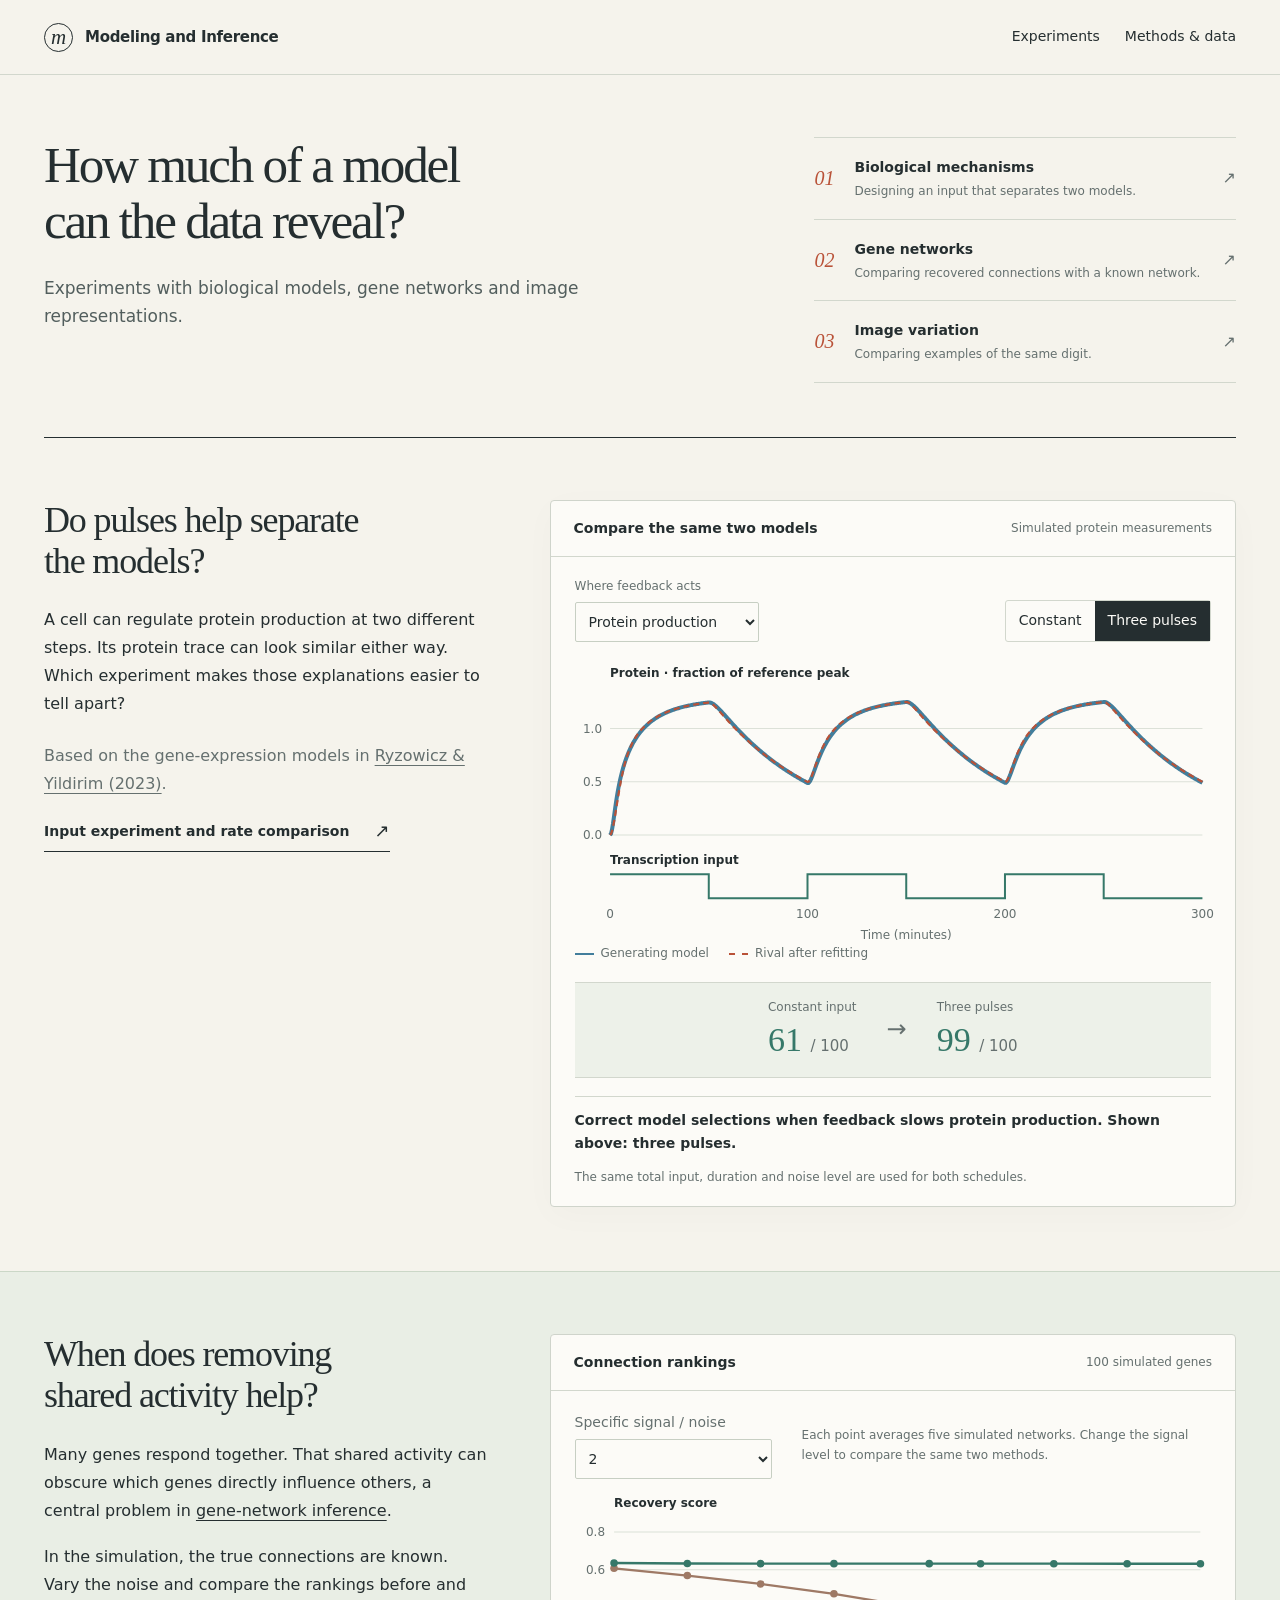
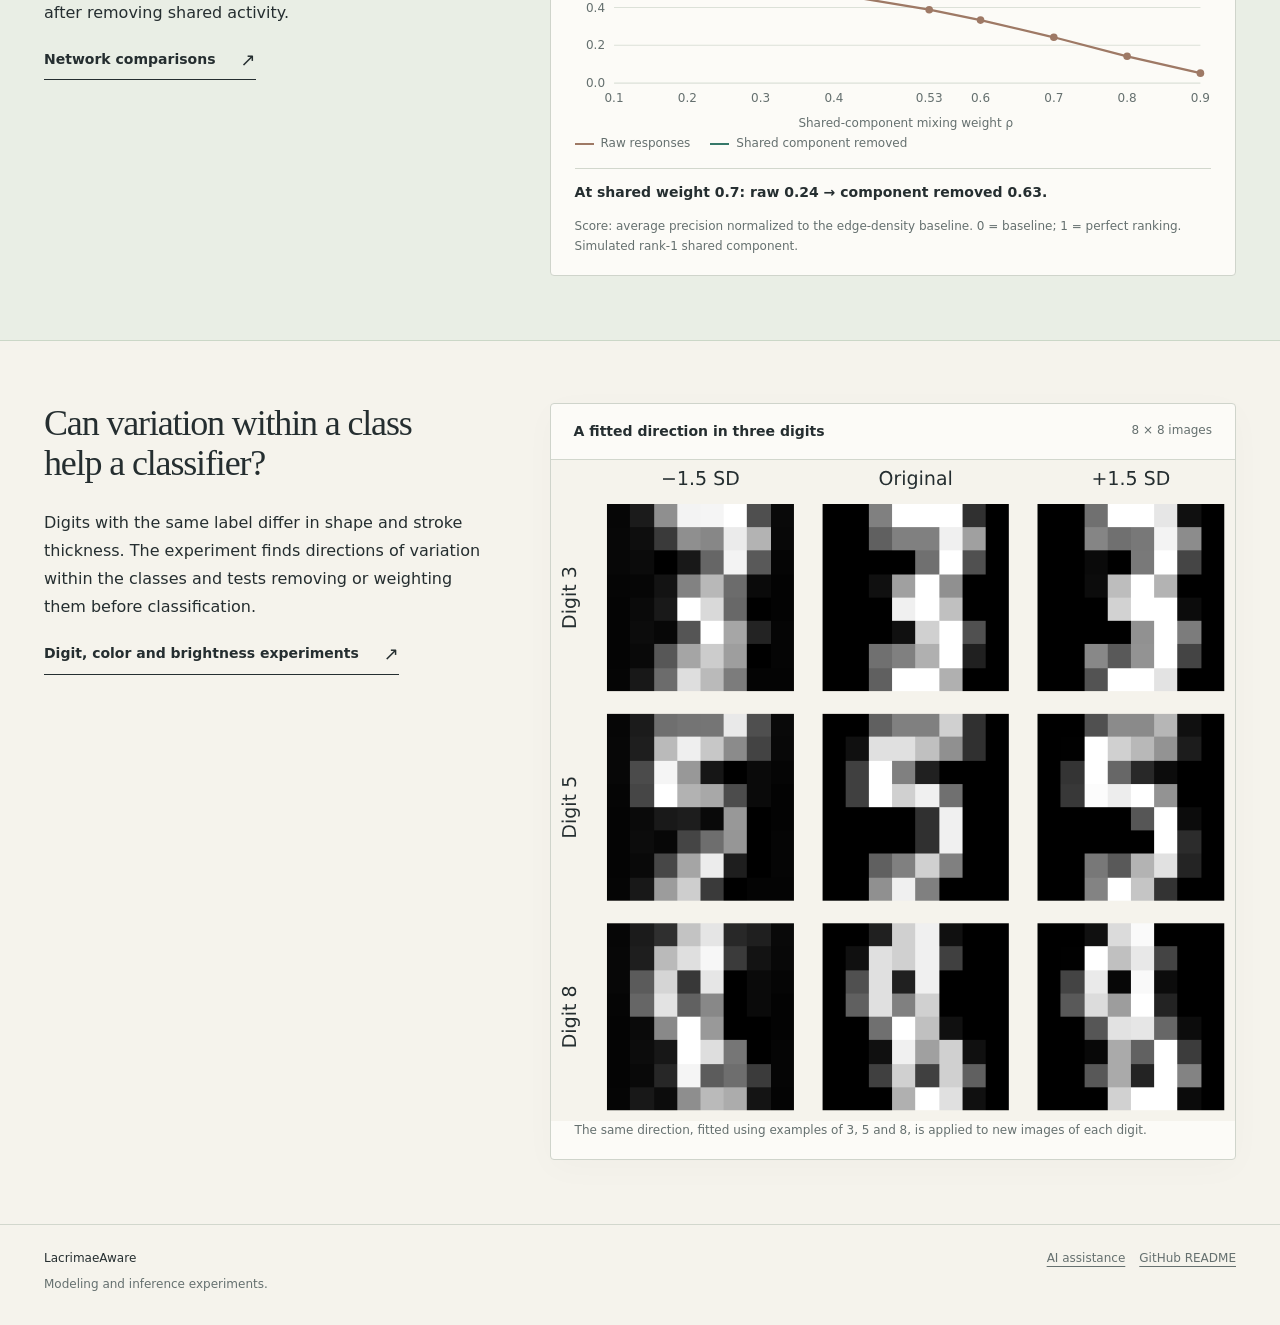
==== commit fa5cee7a: "Clarify experiment presentations and methods" ====
--- a/docs/index.html
+++ b/docs/index.html
@@ -14,16 +14,14 @@
     <nav class="contents" aria-label="Studies">
       <a href="#rates"><span>01</span><div><strong>Biological mechanisms</strong><small>Designing an input that separates two models.</small></div><b aria-hidden="true">↗</b></a>
       <a href="#networks"><span>02</span><div><strong>Gene networks</strong><small>Comparing recovered connections with a known network.</small></div><b aria-hidden="true">↗</b></a>
-      <a href="#representations"><span>03</span><div><strong>Geometry &amp; transforms</strong><small>Finding variation shared across classes.</small></div><b aria-hidden="true">↗</b></a>
+      <a href="#representations"><span>03</span><div><strong>Image variation</strong><small>Comparing examples of the same digit.</small></div><b aria-hidden="true">↗</b></a>
     </nav>
   </section>
 
   <section class="study wrap" id="rates">
     <div class="study-copy">
-      <p class="eyebrow"><span class="section-number">01</span> Mechanistic model inference</p>
       <h2>Do pulses help separate<br> the models?</h2>
       <p>A cell can regulate protein production at two different steps. Its protein trace can look similar either way. Which experiment makes those explanations easier to tell apart?</p>
-      <p class="finding">In the tested simulations, three input pulses raise correct model selection from <strong>61–83 to 99–100 out of 100 trials</strong>, depending on the true mechanism. Duration, sample count, and total input stay fixed.</p>
       <p class="context-line">Based on the gene-expression models in <a href="https://doi.org/10.1039/D2MO00222A">Ryzowicz &amp; Yildirim (2023)</a>.</p>
       <a class="text-link" href="studies/hidden-rates.html">Input experiment and rate comparison <span>↗</span></a>
     </div>
@@ -34,22 +32,20 @@
       <div class="legend"><span><i class="reference"></i>Generating model</span><span><i class="alternative"></i>Rival after refitting</span></div>
       <div class="selection-result"><div><span>Constant input</span><strong id="constant-count">61 <small>/ 100</small></strong></div><span aria-hidden="true">→</span><div><span>Three pulses</span><strong id="pulse-count">99 <small>/ 100</small></strong></div></div>
       <p class="experiment-verdict" id="pulse-verdict" aria-live="polite">Correct selections across 100 noisy trials per input schedule.</p>
-      <p class="fineprint">Curves show the two models after fitting. Counts come from separate trials with added noise: 80 measurements over 300 minutes, with the same noise level for both input schedules.</p>
+      <p class="fineprint">The same total input, duration and noise level are used for both schedules.</p>
     </div>
   </section>
 
   <section class="network-band">
     <div class="study wrap" id="networks">
       <div class="study-copy">
-        <p class="eyebrow"><span class="section-number">02</span> Gene-network recovery</p>
         <h2>When does removing <br> shared activity help?</h2>
         <p>Many genes respond together. That shared activity can obscure which genes directly influence others, a central problem in <a href="https://doi.org/10.1038/s41592-019-0690-6">gene-network inference</a>.</p>
-        <p class="finding">A controlled simulation varies shared activity and noise separately. At one illustrated setting, removing the largest shared component raises the recovery score from <strong>0.24 to 0.63</strong>. The map shows how that benefit changes with signal and noise.</p>
-        <p class="context-line">The wider study compares recovery methods on DREAM4 and BoolODE and examines real perturbation-response data.</p>
-        <a class="text-link" href="studies/gene-networks.html">Recovery map, benchmarks & limits <span>↗</span></a>
+        <p>In the simulation, the true connections are known. Vary the noise and compare the rankings before and after removing shared activity.</p>
+        <a class="text-link" href="studies/gene-networks.html">Network comparisons <span>↗</span></a>
       </div>
       <div class="experiment network-experiment">
-        <div class="experiment-heading"><strong>When does removing shared activity help?</strong><span class="small-label">100 simulated genes</span></div>
+        <div class="experiment-heading"><strong>Connection rankings</strong><span class="small-label">100 simulated genes</span></div>
         <div class="network-tools"><label for="signal-noise">Specific signal / noise<select id="signal-noise"><option value="4">4 · stronger signal</option><option value="2" selected>2</option><option value="0.5">0.5</option><option value="0.2">0.2</option><option value="0.05">0.05 · weaker signal</option></select></label><p>Each point averages five simulated networks. Change the signal level to compare the same two methods.</p></div>
         <div id="recovery-chart" class="chart"><img class="fallback" src="assets/network-recovery.svg" alt="Network recovery decreases with noise. Removing the largest component reduces the effect of shared activity." width="1050" height="460"></div>
         <div class="legend"><span><i class="raw"></i>Raw responses</span><span><i class="cleaned"></i>Shared component removed</span></div>
@@ -61,18 +57,14 @@
 
   <section class="study wrap" id="representations">
     <div class="study-copy">
-      <p class="eyebrow"><span class="section-number">03</span> Structured transforms</p>
-      <h2>Which image changes transfer<br> to new examples?</h2>
-      <p>A dataset may label a digit as a 3 or a 5, while saying nothing about its slant, thickness, or uneven strokes. Could the variation among examples of one class reveal structure that also appears in another?</p>
-      <p class="finding">A recorded experiment finds <strong>color-related variation using shape labels alone</strong>. Further tests show patterns learned from handwritten digits and a brightness rule inside a trained image model.</p>
-      <p class="context-line">One concrete encoder result: a fitted brightness rule transfers to 96 new image configurations and six multipliers. The broader question connects to <a href="https://proceedings.mlr.press/v119/locatello20a.html">learning representations from paired changes</a>.</p>
-      <a class="text-link" href="studies/image-representations.html">Shared attributes, image changes &amp; results <span>↗</span></a>
+      <h2>Can variation within a class<br> help a classifier?</h2>
+      <p>Digits with the same label differ in shape and stroke thickness. The experiment finds directions of variation within the classes and tests removing or weighting them before classification.</p>
+      <a class="text-link" href="studies/image-representations.html#within-class">Digit, color and brightness experiments <span>↗</span></a>
     </div>
     <div class="experiment geometry-experiment">
-      <div class="experiment-heading"><strong>Class identity is one axis. Style could be another.</strong><span class="small-label">Research question</span></div>
-      <img src="assets/class-and-style.svg" alt="Conceptual example: learn uneven-stroke variation among threes, then test whether it applies to fives." width="680" height="410">
-      <div class="geometry-key"><span><b>Given</b> Class labels</span><span><b>Find</b> Structure within classes</span><span><b>Test</b> Transfer to other classes</span></div>
-      <p class="fineprint">Illustration of the aim. The study page shows the measured variation directions and the separate transfer experiments.</p>
+      <div class="experiment-heading"><strong>A fitted direction in three digits</strong><span class="small-label">8 × 8 images</span></div>
+      <img src="assets/within-class-geometry.svg" alt="Held-out digits 3, 5 and 8, shifted in both directions along the same variation axis fitted on training images." width="1050" height="960">
+      <p class="fineprint">The same direction, fitted using examples of 3, 5 and 8, is applied to new images of each digit.</p>
     </div>
   </section>
 
--- a/docs/style.css
+++ b/docs/style.css
@@ -1,5 +1,5 @@
 :root{--paper:#f5f3ec;--white:#fcfbf7;--ink:#252e30;--muted:#65706f;--line:#d2d7cd;--green:#367869;--blue:#427e9c;--rust:#b95238;--serif:Georgia,'Times New Roman',serif;--sans:system-ui,-apple-system,'Segoe UI',sans-serif}
-*{box-sizing:border-box}html{scroll-behavior:smooth;scroll-padding-top:90px}body{margin:0;background:var(--paper);color:var(--ink);font:16px/1.65 var(--sans);-webkit-font-smoothing:antialiased}a{color:inherit;text-underline-offset:4px}a:hover{color:var(--green)}button,select,input{font:inherit}button,select{color:var(--ink)}button{cursor:pointer}button:focus-visible,select:focus-visible,input:focus-visible,a:focus-visible{outline:3px solid var(--blue);outline-offset:4px}img,svg{max-width:100%}img{height:auto}p{margin:0 0 18px}h1,h2,h3{font-weight:400;margin:0;color:var(--ink)}.wrap{width:min(1240px,calc(100% - 88px));margin-inline:auto}.mast{border-bottom:1px solid var(--line);background:var(--paper);position:sticky;top:0;z-index:20}.mast-inner{height:74px;display:flex;justify-content:space-between;align-items:center;gap:28px}.brand{display:flex;align-items:center;gap:12px;text-decoration:none;font-size:15px;letter-spacing:-.02em;font-weight:650}.brand-mark{width:29px;height:29px;display:grid;place-content:center;border:1px solid var(--ink);border-radius:50%;font:italic 21px var(--serif)}.mast nav{display:flex;gap:25px;align-items:center;font-size:13px}.mast nav a{text-decoration:none}.mast nav a:last-child{padding-left:25px;border-left:1px solid var(--line)}.skip{position:absolute;top:-80px;left:12px;background:var(--white);padding:10px;z-index:100}.skip:focus{top:8px}.intro{display:grid;grid-template-columns:1.65fr 1fr;gap:75px;padding-top:62px;padding-bottom:54px;border-bottom:1px solid var(--ink)}.eyebrow{font-size:11px;font-weight:650;letter-spacing:.095em;text-transform:uppercase;margin:0 0 22px;line-height:1.6}.intro h1{font:400 clamp(39px,4vw,60px)/1.09 var(--serif);letter-spacing:-.044em;margin:0 0 25px}.lead{font-size:17px;line-height:1.7;max-width:615px;color:#525e5d;margin:0}.contents{align-self:center}.contents a{display:flex;align-items:center;gap:20px;padding:18px 0;border-bottom:1px solid var(--line);text-decoration:none}.contents a:first-child{border-top:1px solid var(--line)}.contents a>span{font:italic 20px var(--serif);color:var(--rust)}.contents strong{font-size:14px;font-weight:550;display:block}.contents small{display:block;font-size:12px;line-height:1.55;color:var(--muted);margin-top:3px}.contents b{margin-left:auto;font-weight:400;color:var(--muted)}.study{display:grid;grid-template-columns:.84fr 1.3fr;gap:62px;padding-top:62px;padding-bottom:64px;align-items:center}.section-number{display:inline-block;font:italic 17px var(--serif);letter-spacing:0;color:var(--rust);margin-right:15px}.study h2{font:36px/1.13 var(--serif);letter-spacing:-.032em;margin:0 0 25px}.study-copy>p:not(.eyebrow){font-size:15px;line-height:1.75}.study-copy .finding{padding-left:17px;border-left:2px solid var(--green);font-size:15px}.study-copy .context-line{font-size:12px;line-height:1.7;color:var(--muted);margin-top:24px}.text-link{font-size:13px;font-weight:650;text-decoration:none;display:inline-flex;align-items:center;gap:25px;padding-bottom:5px;border-bottom:1px solid var(--ink)}.text-link:hover{border-color:var(--green)}.text-link span{font-size:18px;font-weight:400}.experiment{background:var(--white);border:1px solid #cfd4cb;border-radius:4px;overflow:hidden;box-shadow:0 8px 35px #32392906}.experiment-heading{padding:17px 23px;border-bottom:1px solid var(--line);display:flex;align-items:center;gap:9px}.experiment-heading strong{font-size:12px;font-weight:600;line-height:1.5}.small-label{margin-left:auto;font-size:10px;color:var(--muted);white-space:nowrap}.live-dot{width:6px;height:6px;background:var(--green);border-radius:50%;flex-shrink:0}.rate-flow{display:flex;align-items:center;justify-content:space-between;gap:8px;padding:27px 30px 16px}.molecule{font:21px var(--serif);line-height:1.5;text-align:center}.molecule small{display:block;font:10px var(--sans);color:var(--muted)}.flow-arrow{text-align:center;flex:1}.flow-arrow span{display:block;color:var(--muted);font-size:9px}.flow-arrow b{display:block;color:#acbcb3;font-size:28px;font-weight:300;line-height:1}.flow-arrow output{font:11px/1.5 ui-monospace,Consolas,monospace;color:var(--green)}.rate-tools{display:flex;align-items:center;gap:24px;padding:17px 24px 15px}.rate-tools label{display:grid;grid-template-columns:1fr auto;gap:4px;font-size:11px;flex:1;color:var(--muted)}.rate-tools output{color:var(--ink);font-variant-numeric:tabular-nums}.rate-tools input{grid-column:1/-1;width:100%;accent-color:var(--rust);margin:8px 0;cursor:pointer}.subtle-button{font-size:11px;line-height:1.4;border:1px solid var(--line);border-radius:3px;background:transparent;padding:8px 10px;min-height:34px;white-space:nowrap}.subtle-button:hover,.subtle-button[aria-pressed=true]{background:#ecefe7}.segmented{display:flex;margin:0 24px 12px;border:1px solid var(--line);border-radius:3px;width:max-content;max-width:calc(100% - 48px)}.segmented button{background:transparent;border:0;padding:8px 13px;font-size:11px;min-height:35px}.segmented button[aria-pressed=true]{background:var(--ink);color:var(--white)}.rate-charts{padding:0 16px}.rate-charts svg{width:100%;height:auto;display:block}.chart-label{font:12px var(--sans);fill:var(--muted)}.plot-title{font:600 12px var(--sans);fill:var(--ink)}.gridline{stroke:#dce1d8;stroke-width:1}.plot-axis{stroke:#b7c3b8;stroke-width:1}.plot-reference{fill:none;stroke:var(--blue);stroke-width:4}.plot-alternative{fill:none;stroke:var(--rust);stroke-width:2.2;stroke-dasharray:6 4}.legend{display:flex;flex-wrap:wrap;gap:20px;padding:2px 24px 14px;font-size:10px;color:var(--muted)}.legend span{display:flex;align-items:center;gap:7px}.legend i{width:19px;height:0;border-top:2px solid;display:inline-block}.reference{border-color:var(--blue)!important}.alternative{border-color:var(--rust)!important;border-top-style:dashed!important}.raw{border-color:#9e7965!important}.cleaned{border-color:var(--green)!important}.experiment-verdict{font-size:12px;font-weight:550;line-height:1.65;margin:0 24px 13px;padding-top:12px;border-top:1px solid var(--line);min-height:33px}.fineprint{font-size:10px;line-height:1.6;color:var(--muted);margin:0 24px 19px}.network-band{background:#e9eee5;border-block:1px solid #cbd7c7}.network-experiment{box-shadow:none}.network-tools{display:flex;align-items:center;gap:30px;padding:20px 24px 0}.network-tools label,.image-toolbar label{font-size:10px;color:var(--muted)}select{display:block;margin-top:5px;background:var(--white);border:1px solid #c7cfc3;padding:7px 24px 7px 9px;border-radius:2px;font-size:11px;min-height:35px;max-width:100%}.network-tools p{font-size:11px;color:var(--muted);line-height:1.7;margin:0;flex:1}.network-tools label{min-width:140px}.chart{padding:8px 15px 0}.chart svg{display:block;width:100%;height:auto}.chart .fallback{width:100%;display:block}.image-toolbar{display:flex;align-items:end;gap:18px;justify-content:space-between;padding:20px 24px}.example-select{display:flex;gap:4px;margin-left:auto}.example-select button{width:31px;height:34px;background:none;border:1px solid var(--line);border-radius:3px;font-size:11px}.example-select button[aria-pressed=true]{background:var(--ink);border-color:var(--ink);color:var(--white)}.image-triptych{display:grid;grid-template-columns:repeat(3,minmax(0,1fr));gap:10px;padding:0 24px}.image-triptych figure{margin:0;min-width:0}.image-triptych img{width:100%;display:block;aspect-ratio:1;background:#090b0c;image-rendering:pixelated;border-radius:2px}.image-triptych figcaption{font-size:11px;line-height:1.5;padding:10px 0;color:var(--ink)}.image-triptych figcaption span{display:inline-block;color:var(--muted);font-size:9px;margin-right:6px}.edit-law{margin:9px 24px 22px;padding:13px 0;border-block:1px solid var(--line);display:flex;justify-content:space-between;align-items:center;gap:10px}.edit-law>span{font-size:10px;color:var(--muted)}.edit-law b{font:italic 23px var(--serif);color:var(--blue)}.image-experiment .experiment-verdict{border-top:0;padding-top:0}.closing{display:grid;grid-template-columns:.84fr 1.3fr;gap:62px;border-top:1px solid var(--ink);padding:38px 0 49px}.closing h2{font:31px/1.22 var(--serif);letter-spacing:-.02em}.closing .eyebrow{margin-bottom:12px}.closing p:not(.eyebrow){font-size:14px;max-width:600px}.footer{border-top:1px solid var(--line);padding:24px 0 30px;color:var(--muted);font-size:11px}.footer-inner{display:flex;justify-content:space-between;gap:25px}.footer strong{font-size:12px;color:var(--ink);font-weight:500}.footer p{margin:6px 0 0}.footer a{margin-left:14px}.footer-right{text-align:right;max-width:440px}.fallback{margin:0;display:block}.note{width:min(960px,calc(100% - 72px));margin:0 auto;padding:42px 0 70px}.back{font-size:12px;text-decoration:none;display:inline-block;margin-bottom:37px;color:var(--muted)}.note .eyebrow{margin-bottom:15px}.note h1{font:45px/1.14 var(--serif);letter-spacing:-.035em;max-width:850px;margin-bottom:24px}.note .standfirst{font-size:18px;line-height:1.7;max-width:800px;color:#53625f}.note h2{font:29px/1.25 var(--serif);letter-spacing:-.02em;margin:36px 0 16px}.note h3{font:600 16px/1.4 var(--sans);margin:22px 0 12px}.note p,.note li{font-size:15px;line-height:1.8}.note p{max-width:850px}.note ul{padding-left:22px}.note figure{margin:28px 0;background:var(--paper)}.note figure img{display:block;width:100%}.note figcaption{font-size:12px;color:var(--muted);line-height:1.7;margin-top:15px}.note table{border-collapse:collapse;width:100%;font-size:13px;text-align:left}.note td,.note th{padding:11px 15px;border-bottom:1px solid var(--line);vertical-align:top}.note th{font-weight:600;background:#e9eee5}.table-scroll{overflow-x:auto;max-width:100%;margin:22px 0}.note code{font:12px/1.7 ui-monospace,Consolas,monospace;overflow-wrap:anywhere}.note pre{padding:20px;background:#e9eee5;overflow-x:auto;border:1px solid var(--line)}.callout{border-left:3px solid var(--green);padding:3px 0 3px 22px;margin:28px 0}.callout p:last-child{margin:0}.equations{font:italic 25px/1.8 var(--serif);padding:20px 24px;margin:25px 0;background:#e9eee5;overflow-x:auto}.note .note-nav{display:flex;justify-content:space-between;gap:20px;border-top:1px solid var(--line);padding-top:24px;margin-top:45px;font-size:13px}.note .experiment{margin:28px 0}.note .network-tools p{font-size:12px}.note .experiment-verdict{font-size:13px}.note .fineprint{font-size:11px}.note .legend{font-size:11px}.note .chart{max-width:770px;margin-inline:auto}.small-caps{font-size:11px;letter-spacing:.06em;text-transform:uppercase}.benchmark-axis{font:11px var(--sans);fill:var(--muted)}.benchmark-label{font:12px var(--sans);fill:var(--ink)}.chart-caption{font-size:12px;color:var(--muted)}.reading-links{display:flex;flex-wrap:wrap;gap:12px 26px;font-size:13px}.reading-links a{margin:0}.note .scope-table td:first-child{width:25%;font-weight:550}.copy-note{font-size:12px!important;color:var(--muted)}[hidden]{display:none!important}
+*{box-sizing:border-box}html{scroll-behavior:smooth;scroll-padding-top:90px}body{margin:0;background:var(--paper);color:var(--ink);font:16px/1.65 var(--sans);-webkit-font-smoothing:antialiased}a{color:inherit;text-underline-offset:4px}a:hover{color:var(--green)}button,select,input{font:inherit}button,select{color:var(--ink)}button{cursor:pointer}button:focus-visible,select:focus-visible,input:focus-visible,a:focus-visible{outline:3px solid var(--blue);outline-offset:4px}img,svg{max-width:100%}img{height:auto}p{margin:0 0 18px}h1,h2,h3{font-weight:400;margin:0;color:var(--ink)}.wrap{width:min(1240px,calc(100% - 88px));margin-inline:auto}.mast{border-bottom:1px solid var(--line);background:var(--paper);position:sticky;top:0;z-index:20}.mast-inner{height:74px;display:flex;justify-content:space-between;align-items:center;gap:28px}.brand{display:flex;align-items:center;gap:12px;text-decoration:none;font-size:15px;letter-spacing:-.02em;font-weight:650}.brand-mark{width:29px;height:29px;display:grid;place-content:center;border:1px solid var(--ink);border-radius:50%;font:italic 21px var(--serif)}.mast nav{display:flex;gap:25px;align-items:center;font-size:13px}.mast nav a{text-decoration:none}.mast nav a:last-child{padding-left:25px;border-left:1px solid var(--line)}.skip{position:absolute;top:-80px;left:12px;background:var(--white);padding:10px;z-index:100}.skip:focus{top:8px}.intro{display:grid;grid-template-columns:1.65fr 1fr;gap:75px;padding-top:62px;padding-bottom:54px;border-bottom:1px solid var(--ink)}.eyebrow{font-size:11px;font-weight:650;letter-spacing:.095em;text-transform:uppercase;margin:0 0 22px;line-height:1.6}.intro h1{font:400 clamp(39px,4vw,60px)/1.09 var(--serif);letter-spacing:-.044em;margin:0 0 25px}.lead{font-size:17px;line-height:1.7;max-width:615px;color:#525e5d;margin:0}.contents{align-self:center}.contents a{display:flex;align-items:center;gap:20px;padding:18px 0;border-bottom:1px solid var(--line);text-decoration:none}.contents a:first-child{border-top:1px solid var(--line)}.contents a>span{font:italic 20px var(--serif);color:var(--rust)}.contents strong{font-size:14px;font-weight:550;display:block}.contents small{display:block;font-size:12px;line-height:1.55;color:var(--muted);margin-top:3px}.contents b{margin-left:auto;font-weight:400;color:var(--muted)}.study{display:grid;grid-template-columns:.84fr 1.3fr;gap:62px;padding-top:62px;padding-bottom:64px;align-items:start}.section-number{display:inline-block;font:italic 17px var(--serif);letter-spacing:0;color:var(--rust);margin-right:15px}.study h2{font:36px/1.13 var(--serif);letter-spacing:-.032em;margin:0 0 25px}.study-copy>p:not(.eyebrow){font-size:15px;line-height:1.75}.study-copy .finding{padding-left:17px;border-left:2px solid var(--green);font-size:15px}.study-copy .context-line{font-size:12px;line-height:1.7;color:var(--muted);margin-top:24px}.text-link{font-size:13px;font-weight:650;text-decoration:none;display:inline-flex;align-items:center;gap:25px;padding-bottom:5px;border-bottom:1px solid var(--ink)}.text-link:hover{border-color:var(--green)}.text-link span{font-size:18px;font-weight:400}.experiment{background:var(--white);border:1px solid #cfd4cb;border-radius:4px;overflow:hidden;box-shadow:0 8px 35px #32392906}.experiment-heading{padding:17px 23px;border-bottom:1px solid var(--line);display:flex;align-items:center;gap:9px}.experiment-heading strong{font-size:12px;font-weight:600;line-height:1.5}.small-label{margin-left:auto;font-size:10px;color:var(--muted);white-space:nowrap}.live-dot{width:6px;height:6px;background:var(--green);border-radius:50%;flex-shrink:0}.rate-flow{display:flex;align-items:center;justify-content:space-between;gap:8px;padding:27px 30px 16px}.molecule{font:21px var(--serif);line-height:1.5;text-align:center}.molecule small{display:block;font:10px var(--sans);color:var(--muted)}.flow-arrow{text-align:center;flex:1}.flow-arrow span{display:block;color:var(--muted);font-size:9px}.flow-arrow b{display:block;color:#acbcb3;font-size:28px;font-weight:300;line-height:1}.flow-arrow output{font:11px/1.5 ui-monospace,Consolas,monospace;color:var(--green)}.rate-tools{display:flex;align-items:center;gap:24px;padding:17px 24px 15px}.rate-tools label{display:grid;grid-template-columns:1fr auto;gap:4px;font-size:11px;flex:1;color:var(--muted)}.rate-tools output{color:var(--ink);font-variant-numeric:tabular-nums}.rate-tools input{grid-column:1/-1;width:100%;accent-color:var(--rust);margin:8px 0;cursor:pointer}.subtle-button{font-size:11px;line-height:1.4;border:1px solid var(--line);border-radius:3px;background:transparent;padding:8px 10px;min-height:34px;white-space:nowrap}.subtle-button:hover,.subtle-button[aria-pressed=true]{background:#ecefe7}.segmented{display:flex;margin:0 24px 12px;border:1px solid var(--line);border-radius:3px;width:max-content;max-width:calc(100% - 48px)}.segmented button{background:transparent;border:0;padding:8px 13px;font-size:11px;min-height:35px}.segmented button[aria-pressed=true]{background:var(--ink);color:var(--white)}.rate-charts{padding:0 16px}.rate-charts svg{width:100%;height:auto;display:block}.chart-label{font:12px var(--sans);fill:var(--muted)}.plot-title{font:600 12px var(--sans);fill:var(--ink)}.gridline{stroke:#dce1d8;stroke-width:1}.plot-axis{stroke:#b7c3b8;stroke-width:1}.plot-reference{fill:none;stroke:var(--blue);stroke-width:4}.plot-alternative{fill:none;stroke:var(--rust);stroke-width:2.2;stroke-dasharray:6 4}.legend{display:flex;flex-wrap:wrap;gap:20px;padding:2px 24px 14px;font-size:10px;color:var(--muted)}.legend span{display:flex;align-items:center;gap:7px}.legend i{width:19px;height:0;border-top:2px solid;display:inline-block}.reference{border-color:var(--blue)!important}.alternative{border-color:var(--rust)!important;border-top-style:dashed!important}.raw{border-color:#9e7965!important}.cleaned{border-color:var(--green)!important}.experiment-verdict{font-size:12px;font-weight:550;line-height:1.65;margin:0 24px 13px;padding-top:12px;border-top:1px solid var(--line);min-height:33px}.fineprint{font-size:10px;line-height:1.6;color:var(--muted);margin:0 24px 19px}.network-band{background:#e9eee5;border-block:1px solid #cbd7c7}.network-experiment{box-shadow:none}.network-tools{display:flex;align-items:center;gap:30px;padding:20px 24px 0}.network-tools label,.image-toolbar label{font-size:10px;color:var(--muted)}select{display:block;margin-top:5px;background:var(--white);border:1px solid #c7cfc3;padding:7px 24px 7px 9px;border-radius:2px;font-size:11px;min-height:35px;max-width:100%}.network-tools p{font-size:11px;color:var(--muted);line-height:1.7;margin:0;flex:1}.network-tools label{min-width:140px}.chart{padding:8px 15px 0}.chart svg{display:block;width:100%;height:auto}.chart .fallback{width:100%;display:block}.image-toolbar{display:flex;align-items:end;gap:18px;justify-content:space-between;padding:20px 24px}.example-select{display:flex;gap:4px;margin-left:auto}.example-select button{width:31px;height:34px;background:none;border:1px solid var(--line);border-radius:3px;font-size:11px}.example-select button[aria-pressed=true]{background:var(--ink);border-color:var(--ink);color:var(--white)}.image-triptych{display:grid;grid-template-columns:repeat(3,minmax(0,1fr));gap:10px;padding:0 24px}.image-triptych figure{margin:0;min-width:0}.image-triptych img{width:100%;display:block;aspect-ratio:1;background:#090b0c;image-rendering:pixelated;border-radius:2px}.image-triptych figcaption{font-size:11px;line-height:1.5;padding:10px 0;color:var(--ink)}.image-triptych figcaption span{display:inline-block;color:var(--muted);font-size:9px;margin-right:6px}.edit-law{margin:9px 24px 22px;padding:13px 0;border-block:1px solid var(--line);display:flex;justify-content:space-between;align-items:center;gap:10px}.edit-law>span{font-size:10px;color:var(--muted)}.edit-law b{font:italic 23px var(--serif);color:var(--blue)}.image-experiment .experiment-verdict{border-top:0;padding-top:0}.closing{display:grid;grid-template-columns:.84fr 1.3fr;gap:62px;border-top:1px solid var(--ink);padding:38px 0 49px}.closing h2{font:31px/1.22 var(--serif);letter-spacing:-.02em}.closing .eyebrow{margin-bottom:12px}.closing p:not(.eyebrow){font-size:14px;max-width:600px}.footer{border-top:1px solid var(--line);padding:24px 0 30px;color:var(--muted);font-size:11px}.footer-inner{display:flex;justify-content:space-between;gap:25px}.footer strong{font-size:12px;color:var(--ink);font-weight:500}.footer p{margin:6px 0 0}.footer a{margin-left:14px}.footer-right{text-align:right;max-width:440px}.fallback{margin:0;display:block}.note{width:min(960px,calc(100% - 72px));margin:0 auto;padding:42px 0 70px}.back{font-size:12px;text-decoration:none;display:inline-block;margin-bottom:37px;color:var(--muted)}.note .eyebrow{margin-bottom:15px}.note h1{font:45px/1.14 var(--serif);letter-spacing:-.035em;max-width:850px;margin-bottom:24px}.note .standfirst{font-size:18px;line-height:1.7;max-width:800px;color:#53625f}.note h2{font:29px/1.25 var(--serif);letter-spacing:-.02em;margin:36px 0 16px}.note h3{font:600 16px/1.4 var(--sans);margin:22px 0 12px}.note p,.note li{font-size:15px;line-height:1.8}.note p{max-width:850px}.note ul{padding-left:22px}.note figure{margin:28px 0;background:var(--paper)}.note figure img{display:block;width:100%}.note figcaption{font-size:12px;color:var(--muted);line-height:1.7;margin-top:15px}.note table{border-collapse:collapse;width:100%;font-size:13px;text-align:left}.note td,.note th{padding:11px 15px;border-bottom:1px solid var(--line);vertical-align:top}.note th{font-weight:600;background:#e9eee5}.table-scroll{overflow-x:auto;max-width:100%;margin:22px 0}.note code{font:12px/1.7 ui-monospace,Consolas,monospace;overflow-wrap:anywhere}.note pre{padding:20px;background:#e9eee5;overflow-x:auto;border:1px solid var(--line)}.callout{border-left:3px solid var(--green);padding:3px 0 3px 22px;margin:28px 0}.callout p:last-child{margin:0}.equations{font:italic 25px/1.8 var(--serif);padding:20px 24px;margin:25px 0;background:#e9eee5;overflow-x:auto}.note .note-nav{display:flex;justify-content:space-between;gap:20px;border-top:1px solid var(--line);padding-top:24px;margin-top:45px;font-size:13px}.note .experiment{margin:28px 0}.note .network-tools p{font-size:12px}.note .experiment-verdict{font-size:13px}.note .fineprint{font-size:11px}.note .legend{font-size:11px}.note .chart{max-width:770px;margin-inline:auto}.small-caps{font-size:11px;letter-spacing:.06em;text-transform:uppercase}.benchmark-axis{font:11px var(--sans);fill:var(--muted)}.benchmark-label{font:12px var(--sans);fill:var(--ink)}.chart-caption{font-size:12px;color:var(--muted)}.reading-links{display:flex;flex-wrap:wrap;gap:12px 26px;font-size:13px}.reading-links a{margin:0}.note .scope-table td:first-child{width:25%;font-weight:550}.copy-note{font-size:12px!important;color:var(--muted)}[hidden]{display:none!important}
 @media(min-width:1440px){.intro h1{font-size:62px}.study h2{font-size:39px}}
 @media(max-width:1100px){.wrap{width:calc(100% - 60px)}.intro{gap:35px;grid-template-columns:1.45fr 1fr}.study,.closing{gap:32px;grid-template-columns:.8fr 1.2fr}.study h2{font-size:31px}.study-copy>p:not(.eyebrow){font-size:14px}.small-label{display:none}.experiment-heading{padding:16px 18px}.rate-flow{padding-inline:20px}.molecule{font-size:19px}.image-toolbar{gap:10px;padding-inline:18px}.image-triptych{padding-inline:18px;gap:7px}.image-triptych figcaption{font-size:10px}.image-triptych figcaption span{display:none}.subtle-button{font-size:10px;padding-inline:8px}.image-toolbar label{max-width:85px}.experiment-verdict{font-size:11px}.network-tools{gap:16px}.network-tools label{min-width:115px}.rate-tools{gap:14px}}
 @media(max-width:800px){.mast-inner{height:65px}.mast nav{gap:17px;font-size:12px}.mast nav a:last-child{padding-left:17px}.brand{font-size:13px}.brand-mark{width:25px;height:25px;font-size:18px}.intro{grid-template-columns:1fr;padding-top:36px;padding-bottom:33px;gap:28px}.intro h1{font-size:47px}.contents{display:grid;grid-template-columns:repeat(3,1fr);gap:22px}.contents a{gap:10px;align-items:start;padding:12px 0;border-top:1px solid var(--line)}.contents small{font-size:10px}.contents strong{font-size:12px}.contents b{display:none}.contents a>span{font-size:17px}.study{grid-template-columns:1fr;gap:28px;padding:40px 0}.study-copy{max-width:650px}.study h2{font-size:36px}.study h2 br{display:none}.study-copy>p:not(.eyebrow){font-size:15px}.study-copy .context-line{font-size:12px}.eyebrow{margin-bottom:14px}.study h2{margin-bottom:18px}.experiment-heading{padding:18px 24px}.small-label{display:block}.rate-charts{padding-inline:20px}.image-triptych{padding-inline:24px;gap:15px}.image-triptych figcaption{font-size:12px}.image-toolbar{padding-inline:24px}.subtle-button{font-size:11px}.experiment-verdict{font-size:12px}.network-tools{gap:30px}.network-tools label{min-width:140px}.closing{grid-template-columns:1fr;gap:24px}.closing h2 br{display:none}.footer-inner{display:block}.footer-right{text-align:left;margin-top:20px}.footer-right a{margin-left:0;margin-right:16px}.note{width:calc(100% - 48px)}.note h1{font-size:37px}}
@@ -34,7 +34,7 @@
 .research-chapter:nth-of-type(2),.method-chapter:nth-of-type(2){border-top-color:var(--blue)}.research-chapter:nth-of-type(3),.method-chapter:nth-of-type(3){border-top-color:var(--rust)}
 .chapter-heading{display:flex;align-items:flex-start;gap:24px;padding-bottom:24px;margin-bottom:25px;border-bottom:1px solid var(--line)}
 .chapter-number{font:italic 44px/1 var(--serif);color:var(--green);min-width:45px}.chapter-heading .eyebrow{font-size:12px;margin:0 0 10px}.chapter-heading h2{margin:0;font:32px/1.18 var(--serif);max-width:780px}
-.note .research-chapter p,.note .method-chapter p{max-width:900px}.research-chapter figure{background:var(--paper);padding:15px;margin:26px 0}.research-chapter figcaption{padding-inline:4px}.research-chapter figure img{max-height:none}
+.note .research-chapter p,.note .method-chapter p{max-width:72ch}.research-chapter figure{background:var(--paper);padding:15px;margin:26px 0}.research-chapter figcaption{padding-inline:4px}.research-chapter figure img{max-height:none}
 .finding-box{border-left:3px solid var(--green);padding:17px 22px;background:#eef2eb;margin:25px 0}.finding-box>strong{font-size:14px;color:var(--green)}.finding-box p{margin:7px 0 0!important}
 .transfer-flow{display:grid;grid-template-columns:1fr auto 1fr;gap:24px;align-items:center;margin:26px 0;padding:20px 24px;background:#edf1e9;border-block:1px solid var(--line)}.transfer-flow small{font-size:12px;color:var(--muted);display:block}.transfer-flow strong{font:23px/1.4 var(--serif);display:block;margin-top:5px}.transfer-flow>span{font-size:26px;color:var(--green)}
 .formula-card{padding:22px 26px;background:#edf1e9;border:1px solid #d5ded0;margin:24px 0;min-width:0}.formula-card .eyebrow{font-size:12px;margin-bottom:12px}.formula-card p:last-child{margin-bottom:0;font-size:14px}.math-block{font-size:1.05rem;overflow-x:auto;overflow-y:hidden;padding:3px 1px}.math-block .katex-display{margin:.6em 0}.math-inline{font-style:normal}.edit-law .math-inline{color:var(--blue);font-size:19px}
@@ -42,6 +42,7 @@
 .study-stats{display:grid;grid-template-columns:repeat(3,minmax(0,1fr));gap:20px;margin:26px 0 30px}.study-stats>div{border-left:2px solid #afc5b5;padding-left:17px}.study-stats strong{font:30px/1.25 var(--serif);color:var(--green);display:block}.study-stats span{display:block;font-size:12px;color:var(--muted);margin-top:7px;line-height:1.55}
 .method-grid{display:grid;grid-template-columns:1fr 1fr;gap:20px;margin:24px 0}.method-grid .formula-card{margin:0;padding:20px}.method-grid .math-block{font-size:.94rem}
 .method-note{padding:20px 24px;border-left:3px solid var(--blue);background:#edf1f1;margin:28px 0}.method-note>strong{font-size:14px}.method-note p{font-size:14px!important;margin-top:12px}.method-note p:last-child{margin-bottom:0}
+.method-details{margin:18px 0;border-block:1px solid var(--line)}.method-details+.method-details{border-top:0;margin-top:-18px}.method-details summary{padding:16px 0;cursor:pointer;font-weight:600;line-height:1.5}.method-details summary:focus-visible{outline:3px solid var(--blue);outline-offset:4px}.method-details[open]{padding-bottom:16px}.method-details .table-scroll{margin-top:8px}.method-details p:last-child{margin-bottom:0}
 .method-chapter h3{margin-top:34px;padding-top:23px;border-top:1px solid var(--line)}.method-block{margin-top:30px;padding:26px;border:1px solid var(--line);background:#faf9f4}.method-block h3:first-of-type{margin:0 0 18px;padding:0;border:0}.method-label{font-size:12px!important;letter-spacing:.08em;text-transform:uppercase;color:var(--green);font-weight:650}.method-block .formula-card{background:#f0f2ea}.method-block .study-stats{gap:14px}.method-block .study-stats strong{font-size:25px}.method-references{margin-top:32px}
 .research-scope{padding:28px 32px;margin:36px 0;background:#e9eee5;border:1px solid #d0dacb}.research-scope h2{font-size:25px;margin:0 0 14px}.research-scope p{margin:0}
 .research-chapter .image-experiment{max-width:750px;margin-inline:auto}.method-chapter .reading-links{padding-top:15px;border-top:1px solid var(--line);margin-top:24px}
@@ -61,7 +62,7 @@
 .error-scale{display:block;width:100%;height:10px;margin:16px 0 5px}.error-scale-labels{display:flex;justify-content:space-between;gap:10px;font-size:10px;margin-bottom:12px}
 .color-comparison .fineprint{font-size:11px!important;line-height:1.6}.color-comparison>p:last-child{margin-bottom:0}
 @media(max-width:680px){.color-comparison{padding:16px;margin-inline:-8px}.color-toolbar{display:block}.color-toolbar p{margin-bottom:14px!important}.color-grid{grid-template-columns:1fr 1fr;gap:24px 14px}.color-cell h3{min-height:0}.color-errors{grid-template-columns:1fr 1fr;gap:16px}.error-explanation{padding-right:0}.error-explanation .error-scale{max-width:300px}.error-scale-labels{max-width:300px}}
-/* Show both model outputs together; no change of meaning behind a toggle. */
+/* Brightness comparison: input, target and both model outputs. */
 .research-chapter .brightness-gallery{max-width:none}
 .brightness-grid{display:grid;grid-template-columns:repeat(4,minmax(0,1fr));gap:16px;padding:0 22px 24px}
 .brightness-grid figure{margin:0;padding:0;background:none;min-width:0}
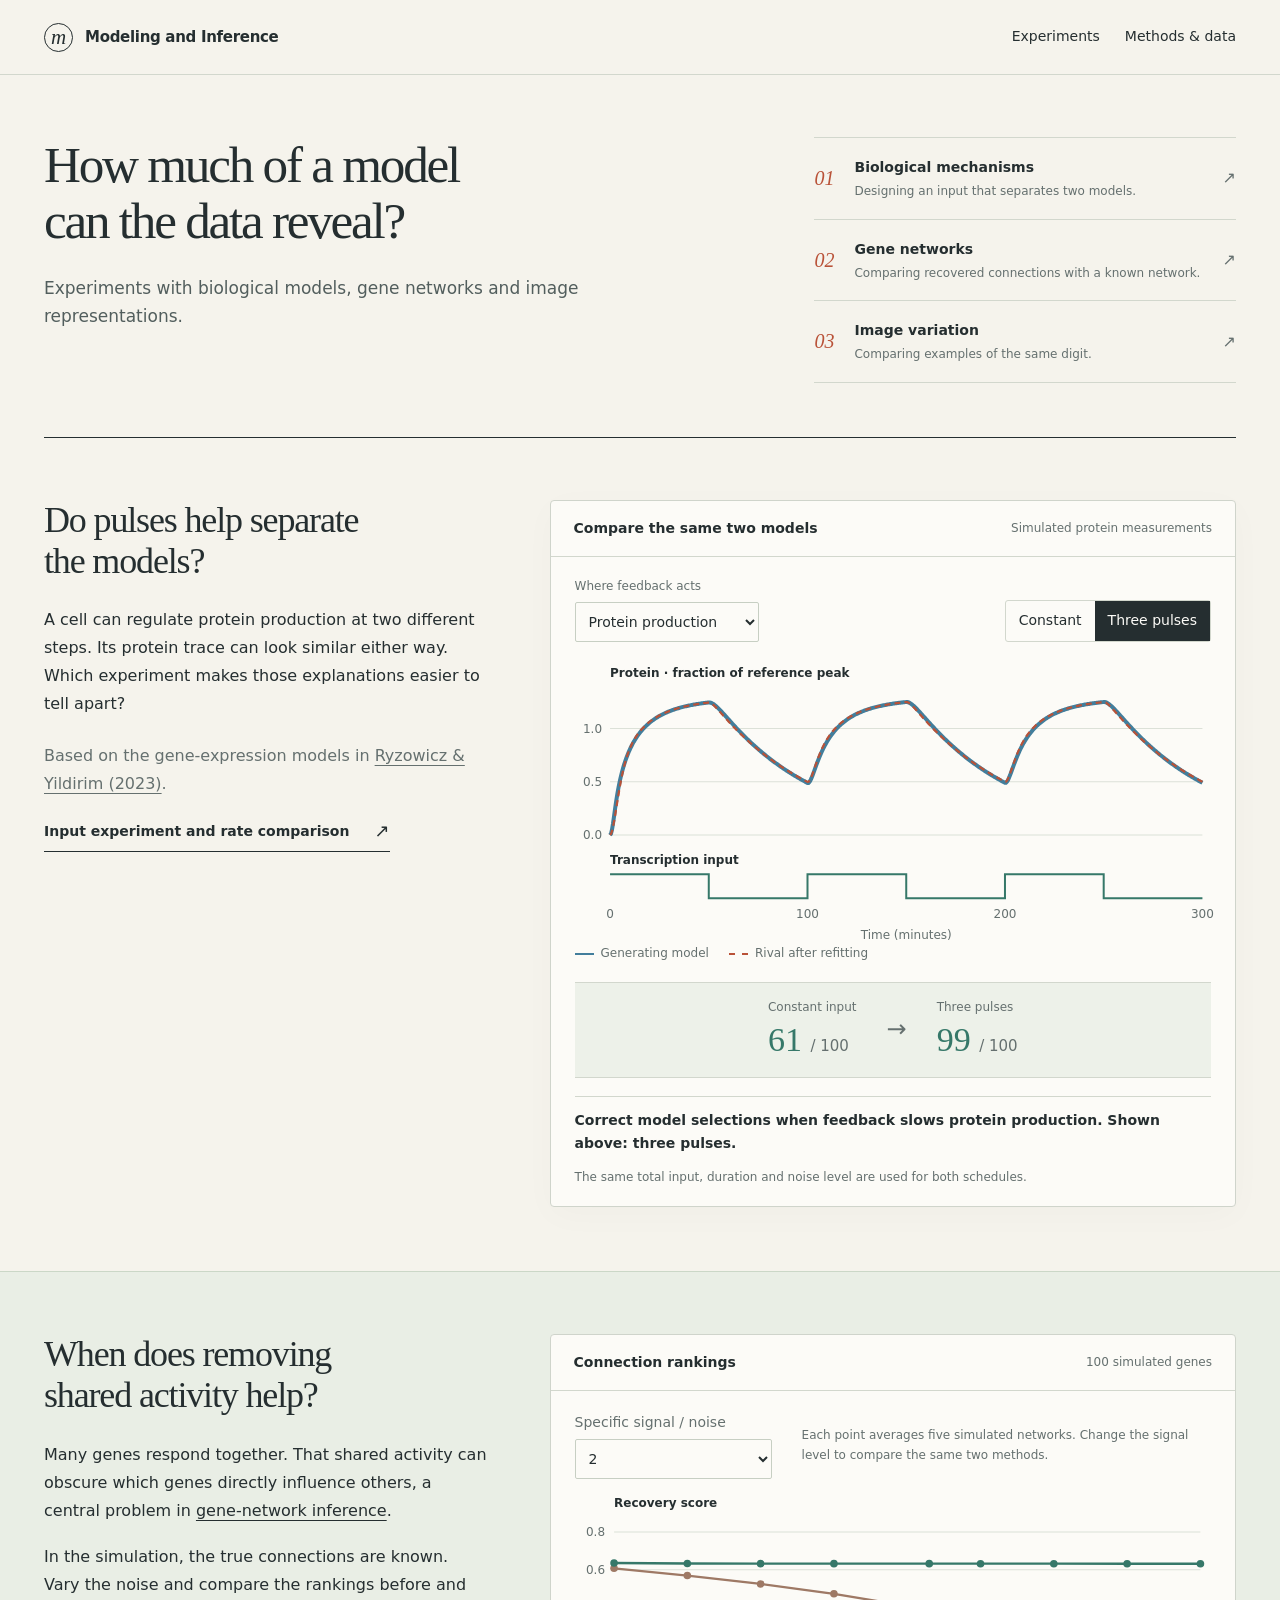
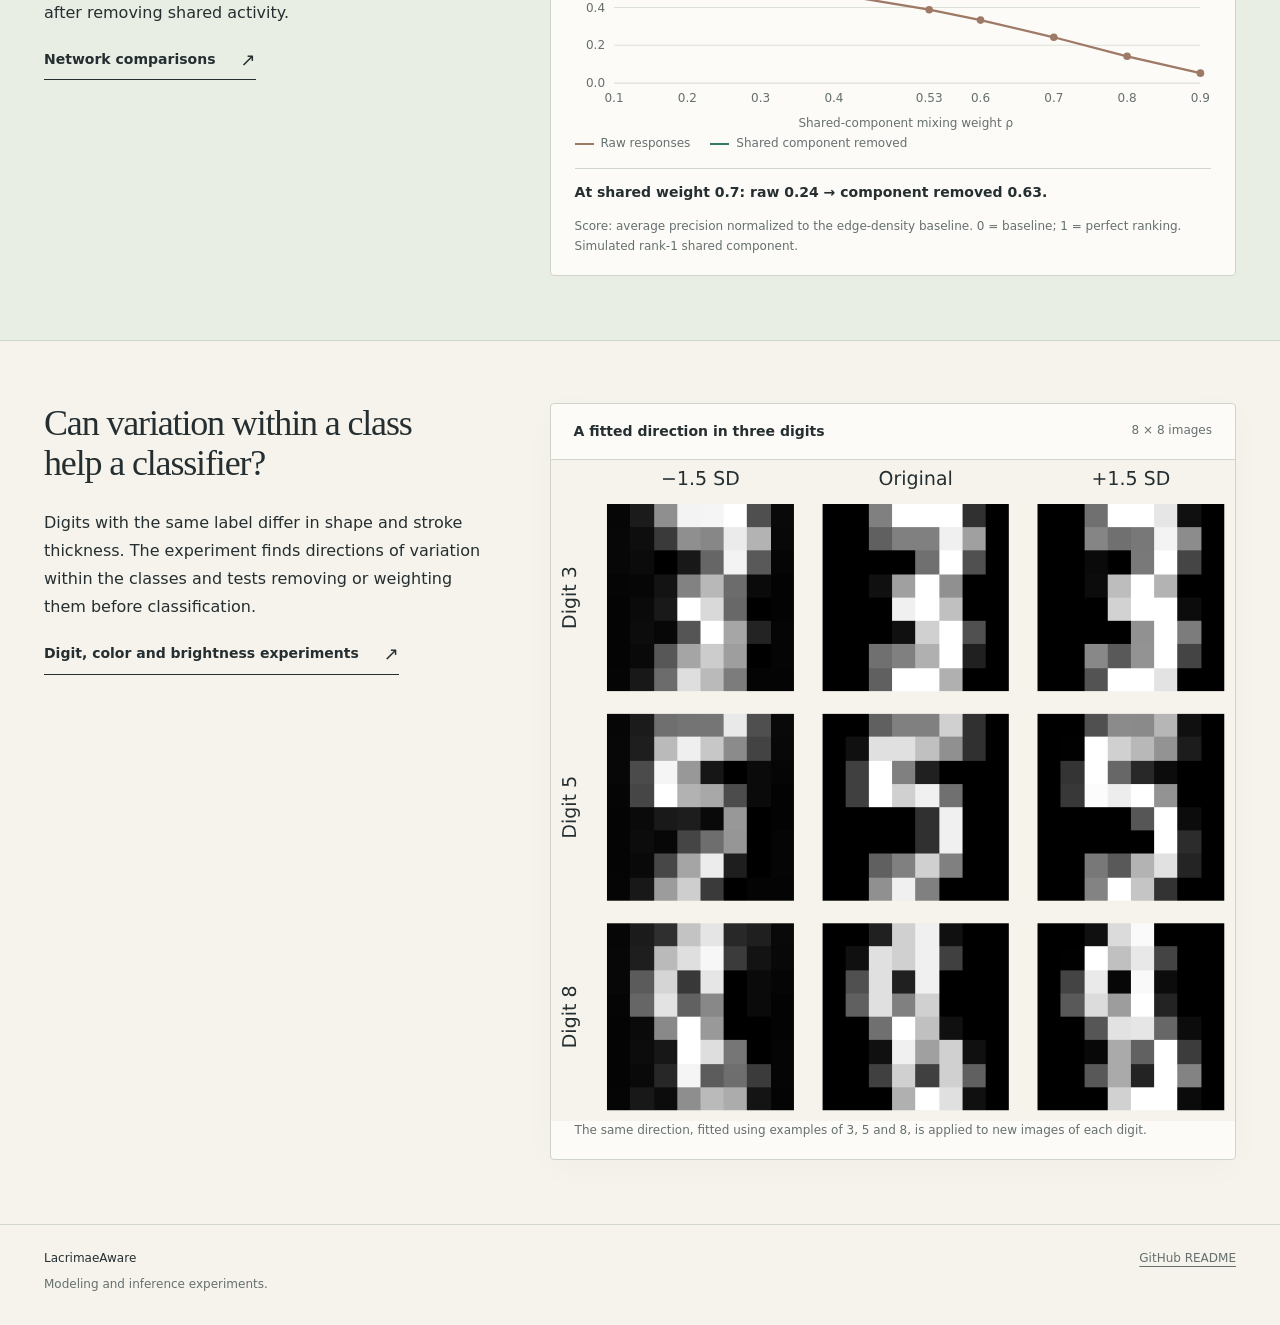
==== commit b413a0a3: "Simplify modeling study presentation" ====
--- a/docs/index.html
+++ b/docs/index.html
@@ -1,6 +1,6 @@
 <!doctype html>
 <html lang="en"><head><meta charset="utf-8"><meta name="viewport" content="width=device-width,initial-scale=1">
-<meta name="description" content="Experiments with biological models, gene networks and image representations, with interactive figures and recorded results.">
+<meta name="description" content="Experiments with biological models, gene networks and image representations, with interactive figures and results.">
 <meta name="color-scheme" content="light"><title>Modeling and Inference · LacrimaeAware</title><link rel="icon" href="data:image/svg+xml,%3Csvg xmlns='http://www.w3.org/2000/svg' viewBox='0 0 40 40'%3E%3Crect width='40' height='40' rx='20' fill='%23252e30'/%3E%3Ctext x='20' y='28' text-anchor='middle' font-family='Georgia' font-size='29' fill='%23f5f3ec'%3Em%3C/text%3E%3C/svg%3E">
 <link rel="stylesheet" href="./vendor/katex/katex.min.css"><link rel="stylesheet" href="./style.css"><script type="module" src="./app.js"></script></head>
 <body data-base="./"><a class="skip" href="#main">Skip to content</a>
@@ -70,5 +70,5 @@
 
 </main>
 
-<footer class="footer"><div class="footer-inner wrap"><div><strong>LacrimaeAware</strong><p>Modeling and inference experiments.</p></div><div class="footer-right"><a href="./methods.html#ai-assistance">AI assistance</a><a href="./readme.html">GitHub README</a></div></div></footer>
+<footer class="footer"><div class="footer-inner wrap"><div><strong>LacrimaeAware</strong><p>Modeling and inference experiments.</p></div><div class="footer-right"><a href="./readme.html">GitHub README</a></div></div></footer>
 </body></html>
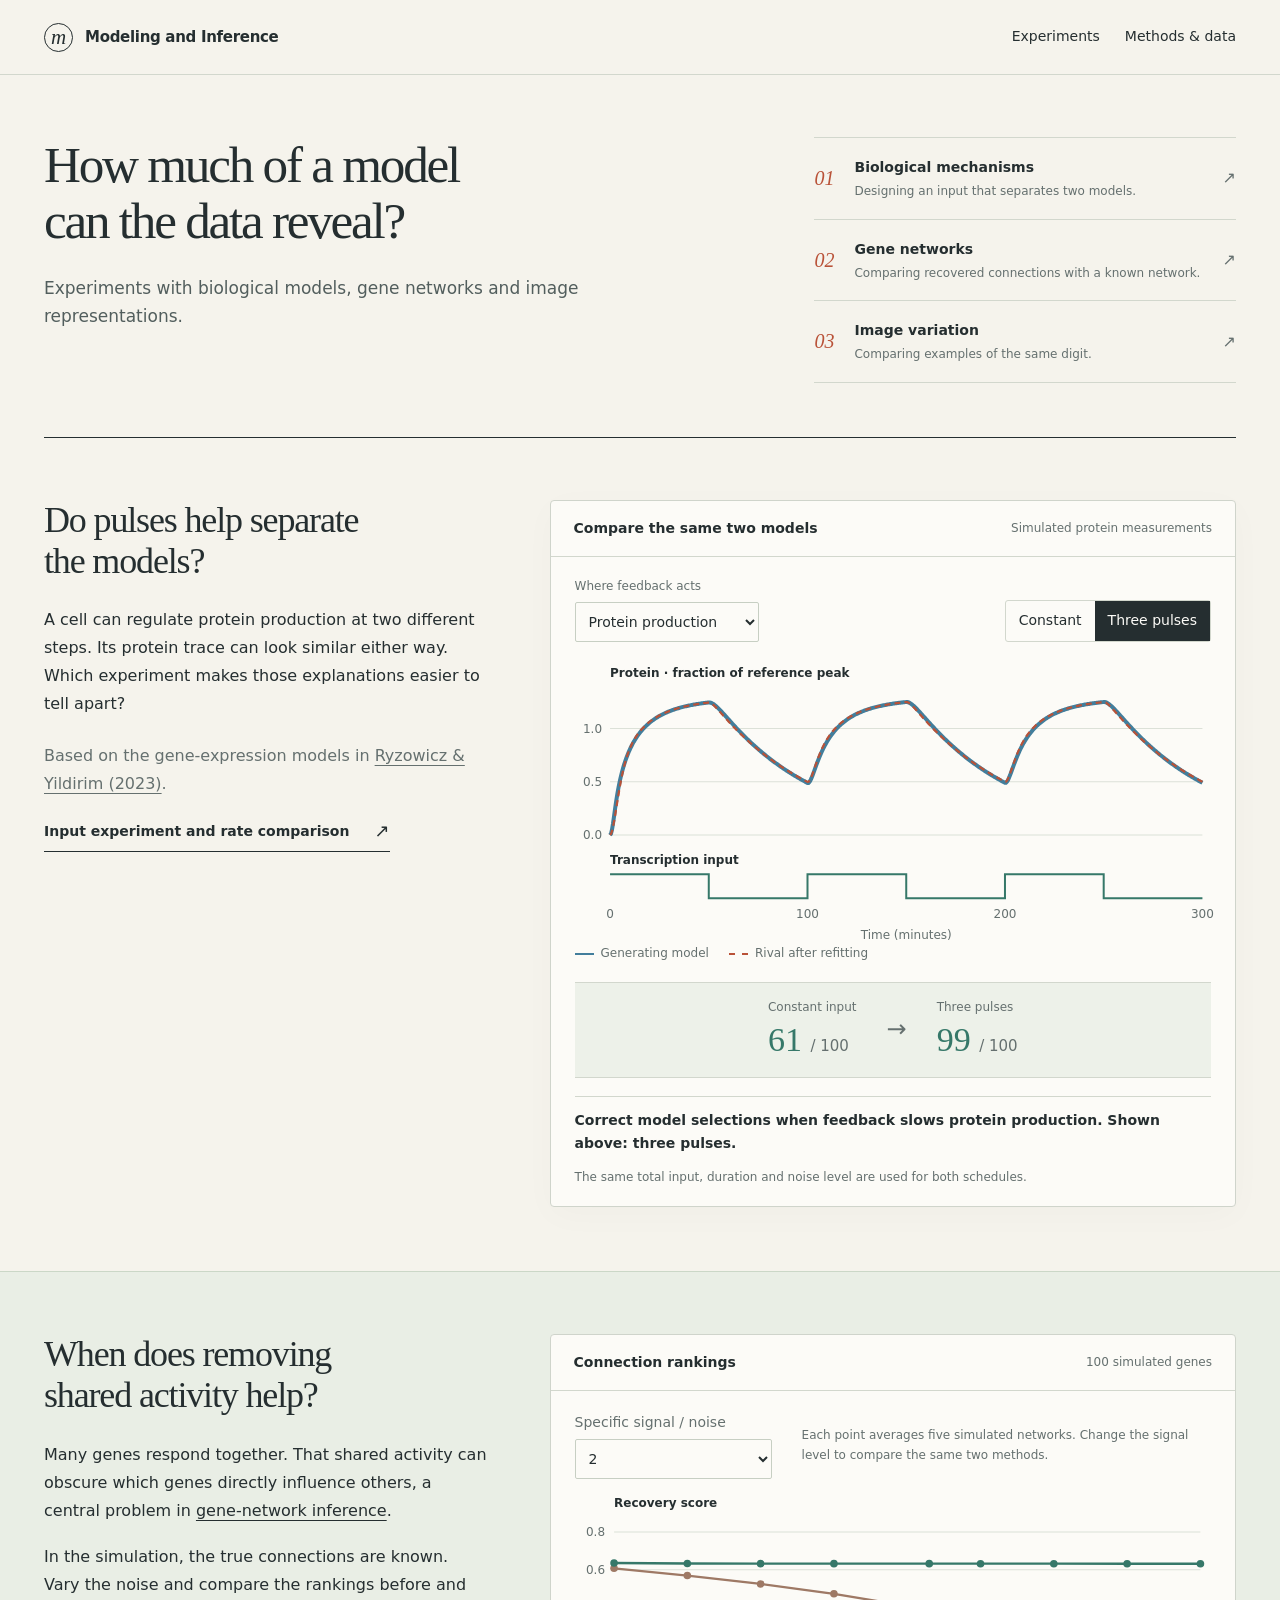
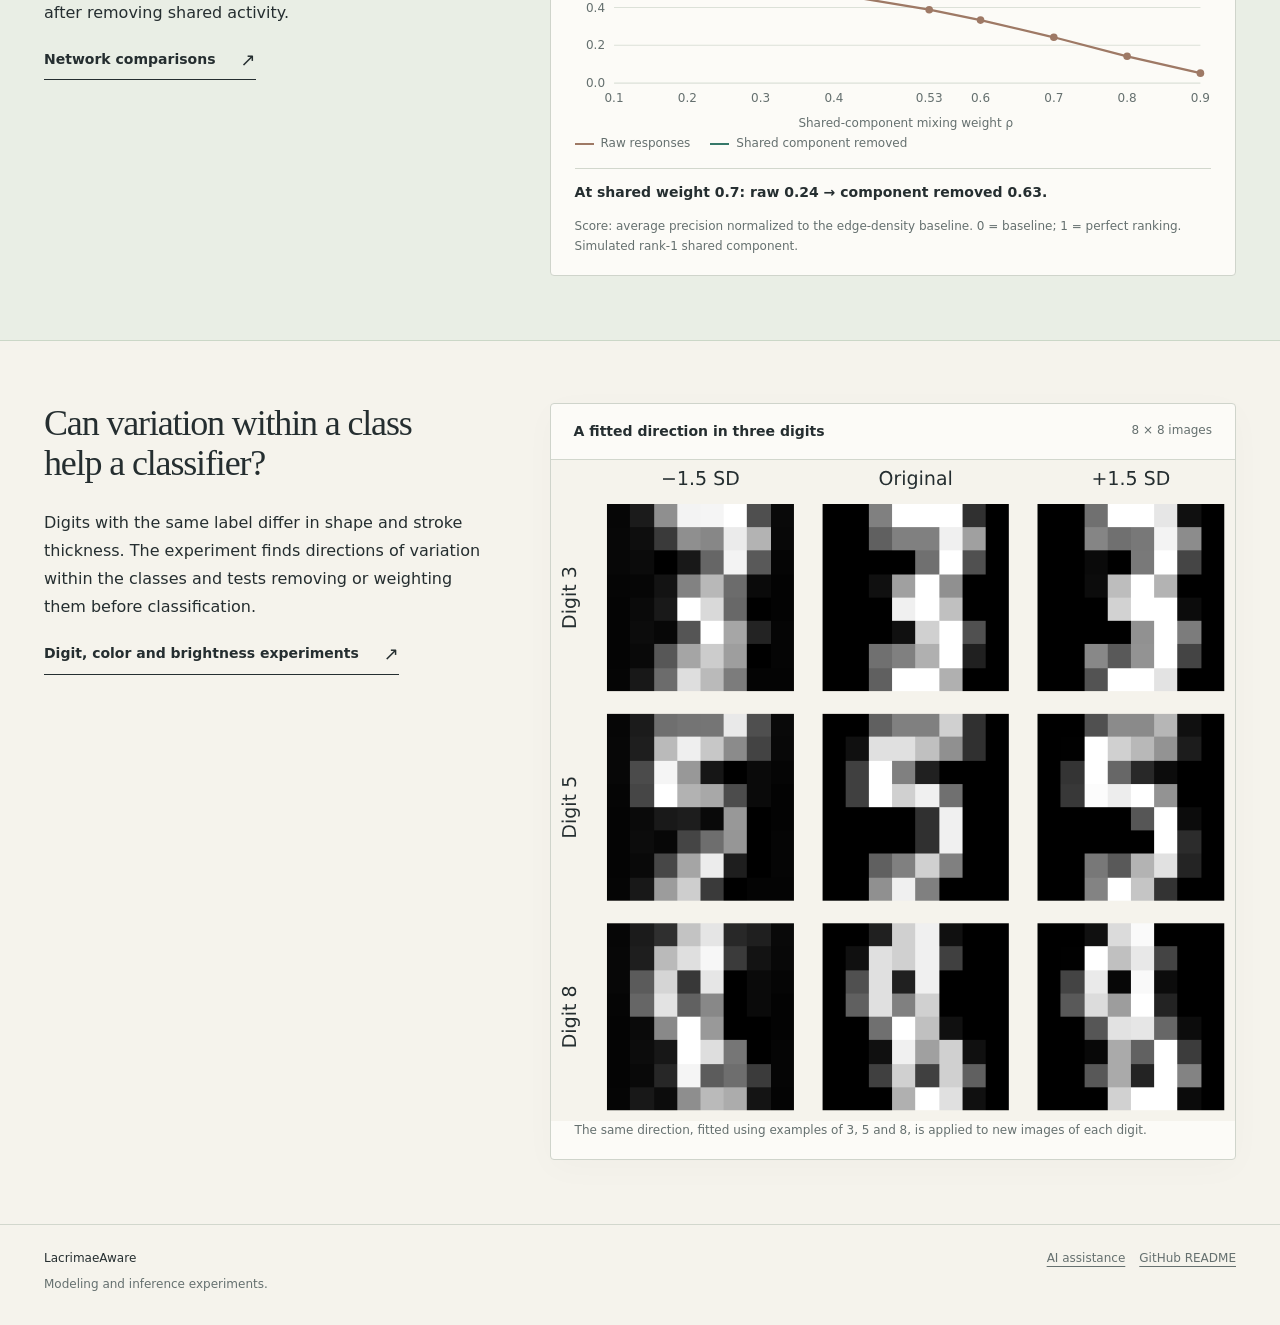
==== commit bc1ff956: "Restore contextual AI assistance note" ====
--- a/docs/index.html
+++ b/docs/index.html
@@ -70,5 +70,5 @@
 
 </main>
 
-<footer class="footer"><div class="footer-inner wrap"><div><strong>LacrimaeAware</strong><p>Modeling and inference experiments.</p></div><div class="footer-right"><a href="./readme.html">GitHub README</a></div></div></footer>
+<footer class="footer"><div class="footer-inner wrap"><div><strong>LacrimaeAware</strong><p>Modeling and inference experiments.</p></div><div class="footer-right"><a href="./methods.html#ai-assistance">AI assistance</a><a href="./readme.html">GitHub README</a></div></div></footer>
 </body></html>
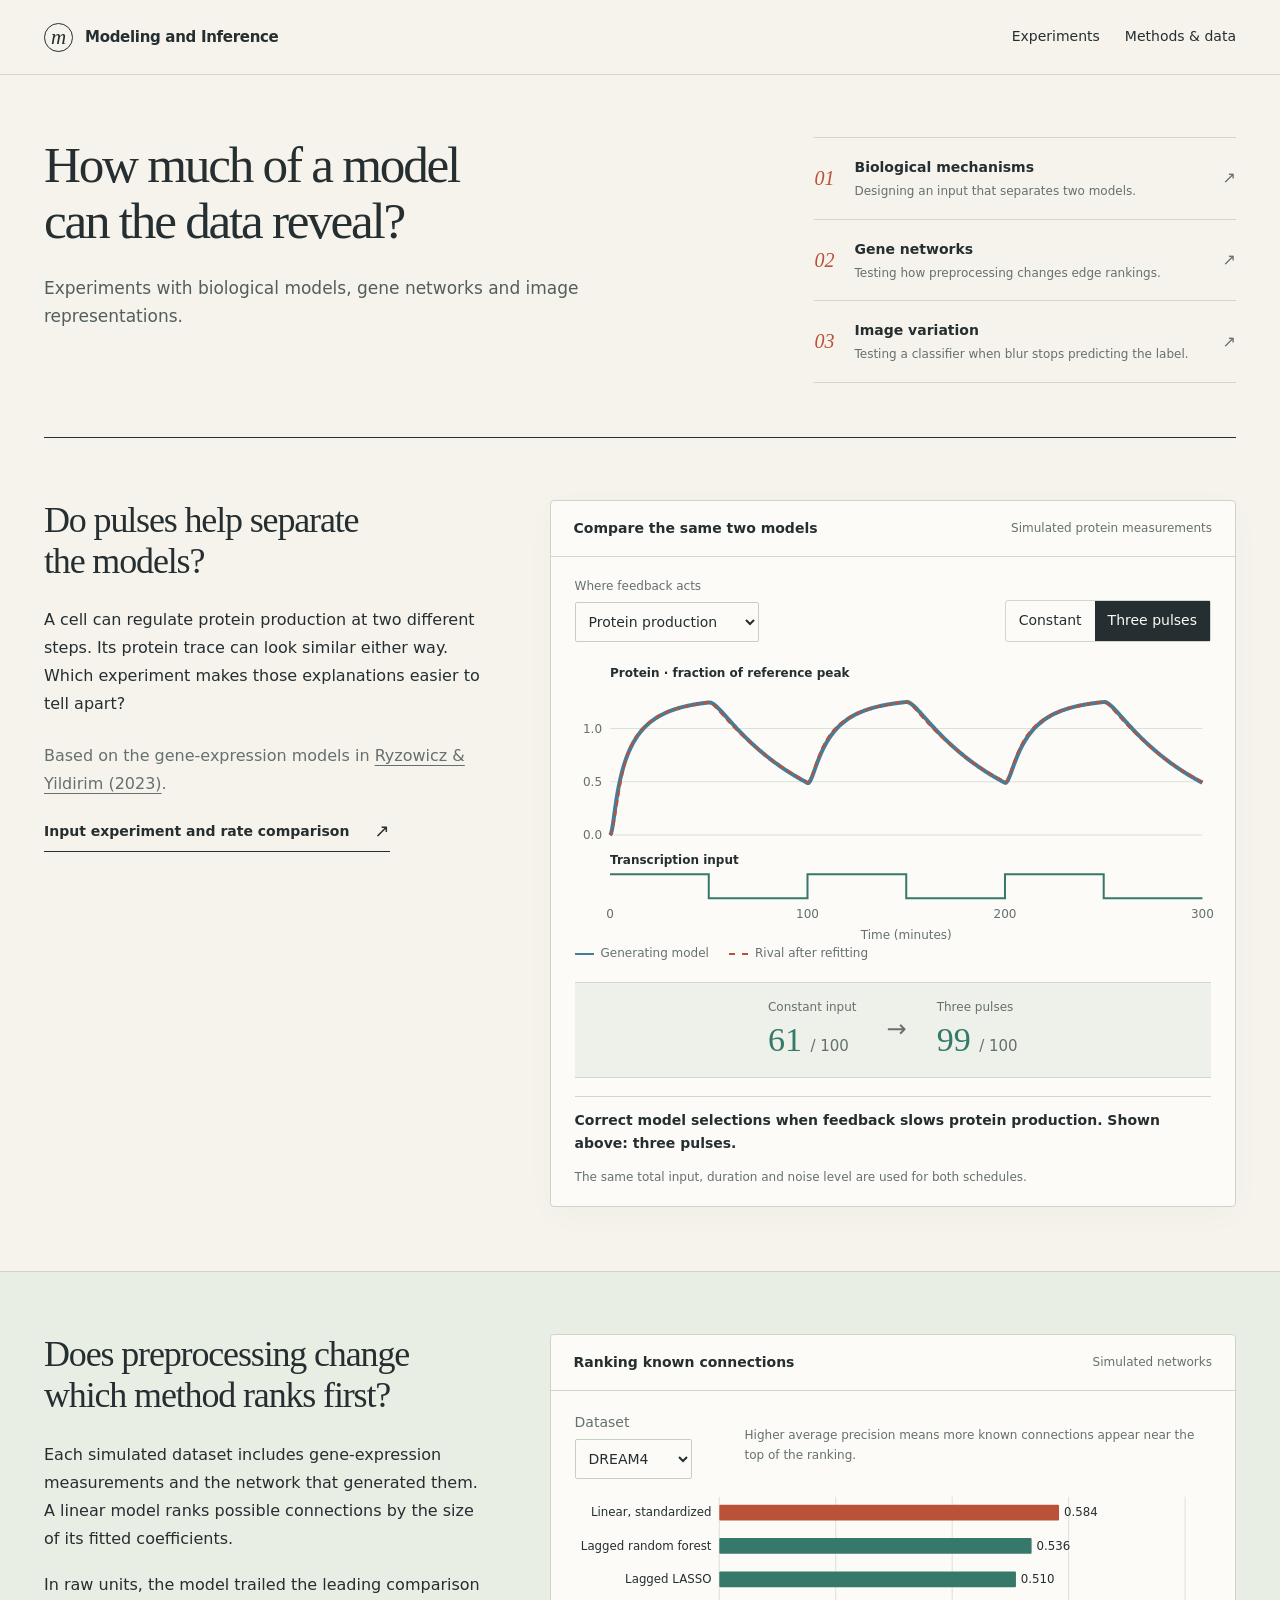
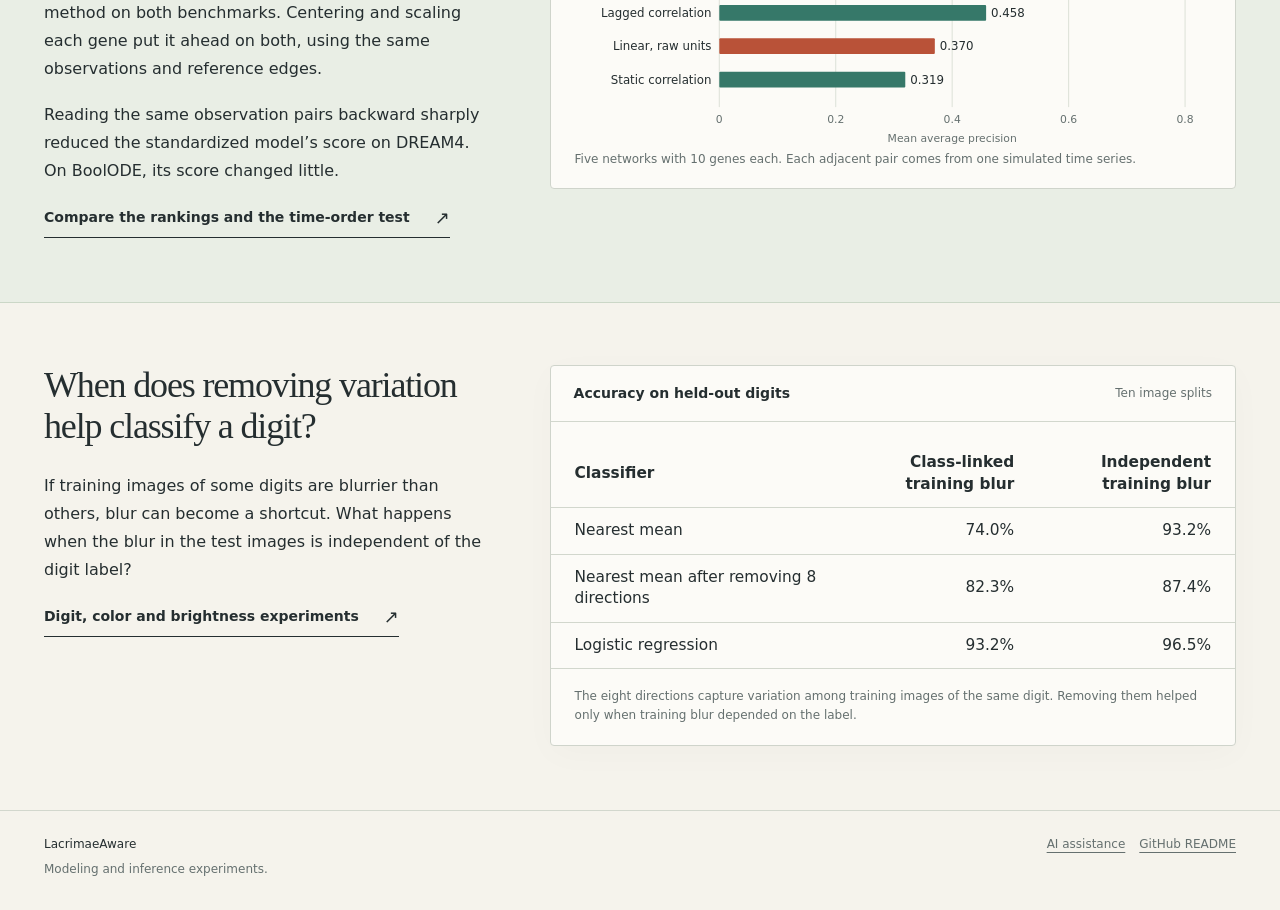
==== commit 5c6dbdcb: "Compare network time order and report the limits of the modeling experiments" ====
--- a/docs/index.html
+++ b/docs/index.html
@@ -13,8 +13,8 @@
     </div>
     <nav class="contents" aria-label="Studies">
       <a href="#rates"><span>01</span><div><strong>Biological mechanisms</strong><small>Designing an input that separates two models.</small></div><b aria-hidden="true">↗</b></a>
-      <a href="#networks"><span>02</span><div><strong>Gene networks</strong><small>Comparing recovered connections with a known network.</small></div><b aria-hidden="true">↗</b></a>
-      <a href="#representations"><span>03</span><div><strong>Image variation</strong><small>Comparing examples of the same digit.</small></div><b aria-hidden="true">↗</b></a>
+      <a href="#networks"><span>02</span><div><strong>Gene networks</strong><small>Testing how preprocessing changes edge rankings.</small></div><b aria-hidden="true">↗</b></a>
+      <a href="#representations"><span>03</span><div><strong>Image variation</strong><small>Testing a classifier when blur stops predicting the label.</small></div><b aria-hidden="true">↗</b></a>
     </nav>
   </section>
 
@@ -39,32 +39,35 @@
   <section class="network-band">
     <div class="study wrap" id="networks">
       <div class="study-copy">
-        <h2>When does removing <br> shared activity help?</h2>
-        <p>Many genes respond together. That shared activity can obscure which genes directly influence others, a central problem in <a href="https://doi.org/10.1038/s41592-019-0690-6">gene-network inference</a>.</p>
-        <p>In the simulation, the true connections are known. Vary the noise and compare the rankings before and after removing shared activity.</p>
-        <a class="text-link" href="studies/gene-networks.html">Network comparisons <span>↗</span></a>
+        <h2>Does preprocessing change which method ranks first?</h2>
+        <p>Each simulated dataset includes gene-expression measurements and the network that generated them. A linear model ranks possible connections by the size of its fitted coefficients.</p>
+        <p>In raw units, the model trailed the leading comparison method on both benchmarks. Centering and scaling each gene put it ahead on both, using the same observations and reference edges.</p>
+        <p>Reading the same observation pairs backward sharply reduced the standardized model’s score on DREAM4. On BoolODE, its score changed little.</p>
+        <a class="text-link" href="studies/gene-networks.html#benchmarks">Compare the rankings and the time-order test <span>↗</span></a>
       </div>
       <div class="experiment network-experiment">
-        <div class="experiment-heading"><strong>Connection rankings</strong><span class="small-label">100 simulated genes</span></div>
-        <div class="network-tools"><label for="signal-noise">Specific signal / noise<select id="signal-noise"><option value="4">4 · stronger signal</option><option value="2" selected>2</option><option value="0.5">0.5</option><option value="0.2">0.2</option><option value="0.05">0.05 · weaker signal</option></select></label><p>Each point averages five simulated networks. Change the signal level to compare the same two methods.</p></div>
-        <div id="recovery-chart" class="chart"><img class="fallback" src="assets/network-recovery.svg" alt="Network recovery decreases with noise. Removing the largest component reduces the effect of shared activity." width="1050" height="460"></div>
-        <div class="legend"><span><i class="raw"></i>Raw responses</span><span><i class="cleaned"></i>Shared component removed</span></div>
-        <p class="experiment-verdict" id="network-verdict" aria-live="polite">Compare the recovery scores as shared activity increases.</p>
-        <p class="fineprint">Score: average precision normalized to the edge-density baseline. 0 = baseline; 1 = perfect ranking. Simulated rank-1 shared component.</p>
+        <div class="experiment-heading"><strong>Ranking known connections</strong><span class="small-label">Simulated networks</span></div>
+        <div class="network-tools"><label for="benchmark-dataset">Dataset<select id="benchmark-dataset"><option value="dream4">DREAM4</option><option value="boolode">BoolODE</option></select></label><p>Higher average precision means more known connections appear near the top of the ranking.</p></div>
+        <div class="chart" id="benchmark-chart"><img class="fallback" src="assets/network-benchmarks.svg" alt="Across both benchmarks, the linear model ranks higher after its inputs and responses are standardized." width="1050" height="420"></div>
+        <p class="fineprint" id="benchmark-caption" aria-live="polite">Each score averages the results for the networks in one benchmark.</p>
       </div>
     </div>
   </section>
 
   <section class="study wrap" id="representations">
     <div class="study-copy">
-      <h2>Can variation within a class<br> help a classifier?</h2>
-      <p>Digits with the same label differ in shape and stroke thickness. The experiment finds directions of variation within the classes and tests removing or weighting them before classification.</p>
+      <h2>When does removing variation help classify a digit?</h2>
+      <p>If training images of some digits are blurrier than others, blur can become a shortcut. What happens when the blur in the test images is independent of the digit label?</p>
       <a class="text-link" href="studies/image-representations.html#within-class">Digit, color and brightness experiments <span>↗</span></a>
     </div>
     <div class="experiment geometry-experiment">
-      <div class="experiment-heading"><strong>A fitted direction in three digits</strong><span class="small-label">8 × 8 images</span></div>
-      <img src="assets/within-class-geometry.svg" alt="Held-out digits 3, 5 and 8, shifted in both directions along the same variation axis fitted on training images." width="1050" height="960">
-      <p class="fineprint">The same direction, fitted using examples of 3, 5 and 8, is applied to new images of each digit.</p>
+      <div class="experiment-heading"><strong>Accuracy on held-out digits</strong><span class="small-label">Ten image splits</span></div>
+      <table class="digit-results"><thead><tr><th scope="col">Classifier</th><th scope="col">Class-linked training blur</th><th scope="col">Independent training blur</th></tr></thead><tbody>
+        <tr><th scope="row">Nearest mean</th><td>74.0%</td><td>93.2%</td></tr>
+        <tr><th scope="row">Nearest mean after removing 8 directions</th><td>82.3%</td><td>87.4%</td></tr>
+        <tr><th scope="row">Logistic regression</th><td>93.2%</td><td>96.5%</td></tr>
+      </tbody></table>
+      <p class="fineprint">The eight directions capture variation among training images of the same digit. Removing them helped only when training blur depended on the label.</p>
     </div>
   </section>
 
--- a/docs/style.css
+++ b/docs/style.css
@@ -71,3 +71,9 @@
 .brightness-grid figcaption span{display:block;margin-top:5px;color:var(--muted)}
 .brightness-grid img{display:block;width:100%;image-rendering:pixelated;background:#000}
 @media(max-width:680px){.brightness-grid{grid-template-columns:1fr 1fr;padding:0 16px 20px;gap:22px 12px}.brightness-grid figcaption{min-height:74px}.brightness-grid figcaption strong{font-size:12px}.brightness-grid figcaption span{font-size:11px}}
+
+.digit-results{width:100%;border-collapse:collapse;margin:18px 0;font-size:clamp(.81rem,1.3vw,.96rem);line-height:1.4;font-variant-numeric:tabular-nums}
+.digit-results th,.digit-results td{padding:12px 8px;text-align:right;border-bottom:1px solid var(--line)}
+.digit-results th:first-child{padding-left:clamp(12px,2vw,24px);text-align:left;width:43%}
+.digit-results th:last-child,.digit-results td:last-child{padding-right:clamp(12px,2vw,24px)}
+.digit-results th{font-weight:600}.digit-results tbody th{font-weight:400}
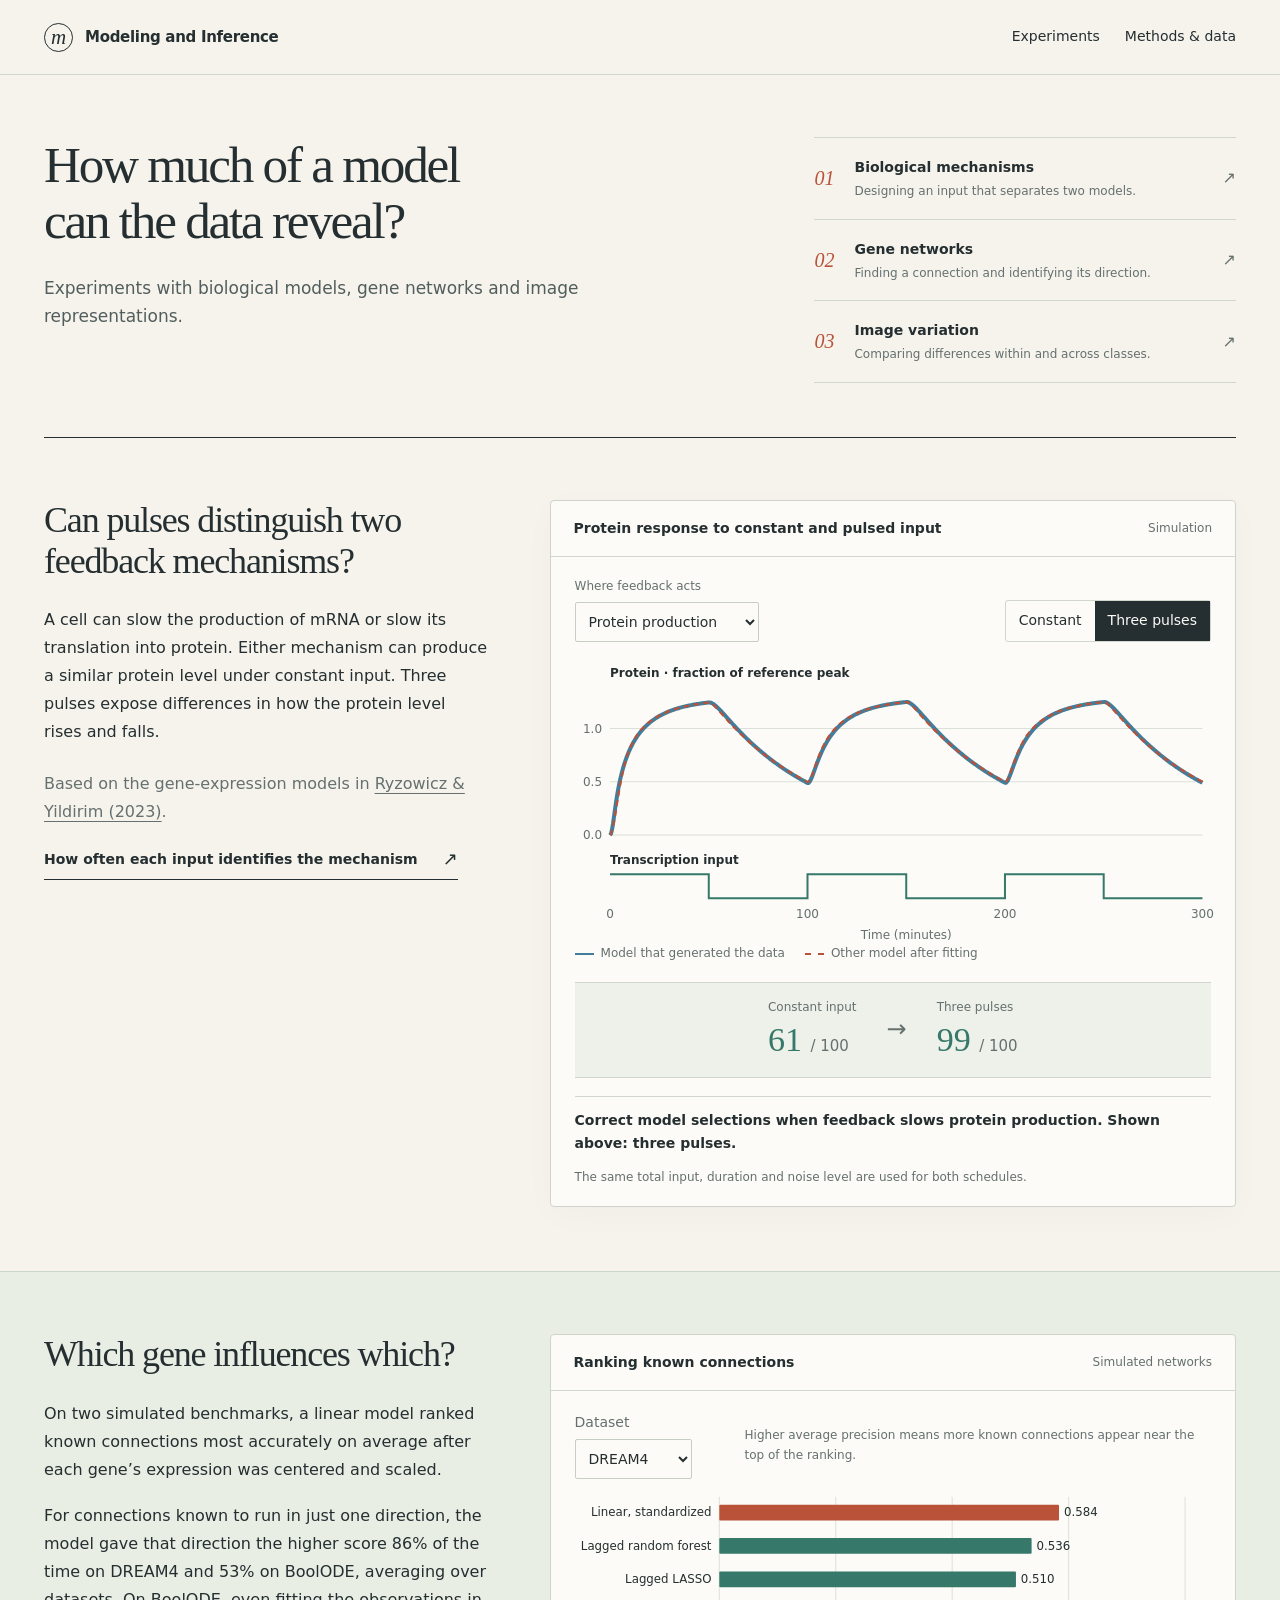
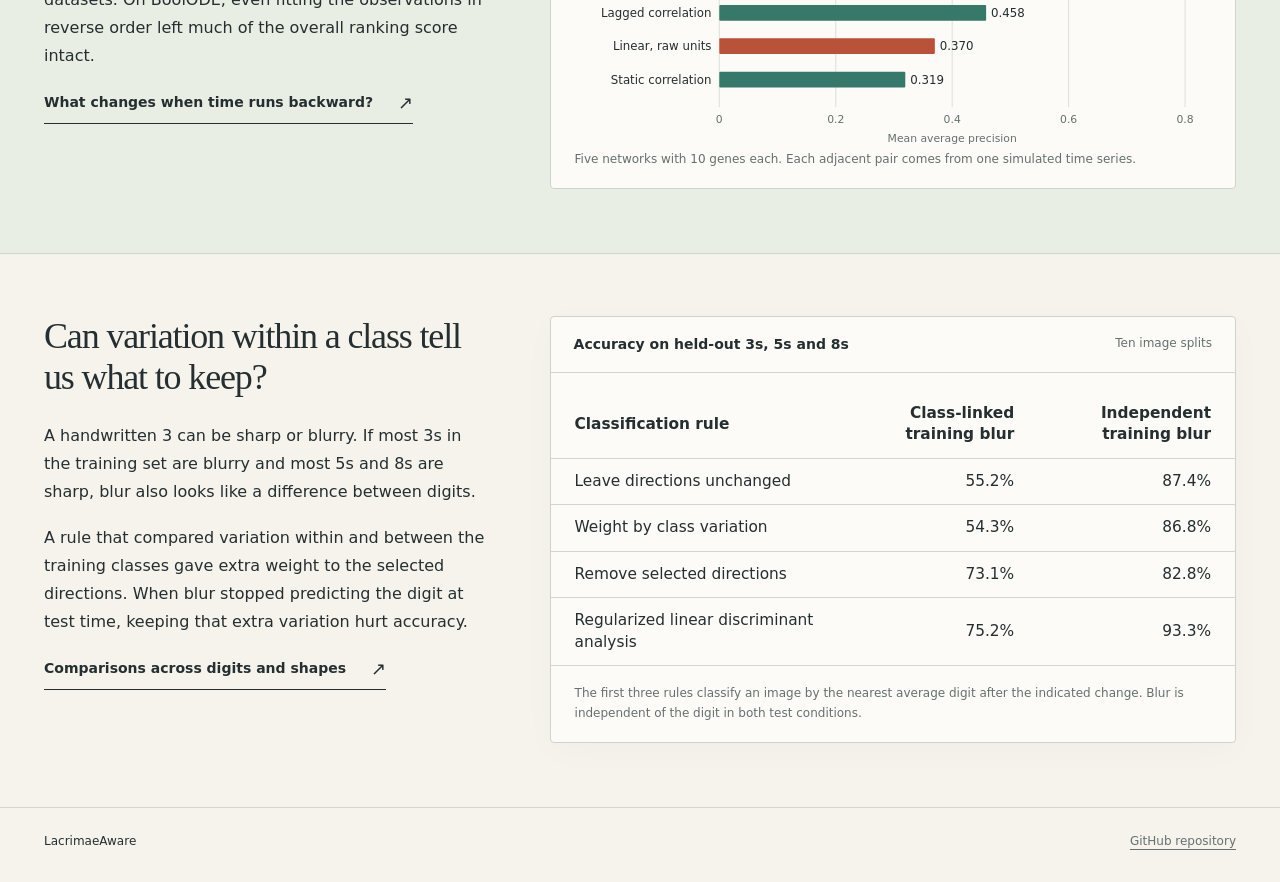
==== commit aa9ed1b0: "Test how image classes inform variation and clarify network and rate comparisons" ====
--- a/docs/index.html
+++ b/docs/index.html
@@ -13,23 +13,23 @@
     </div>
     <nav class="contents" aria-label="Studies">
       <a href="#rates"><span>01</span><div><strong>Biological mechanisms</strong><small>Designing an input that separates two models.</small></div><b aria-hidden="true">↗</b></a>
-      <a href="#networks"><span>02</span><div><strong>Gene networks</strong><small>Testing how preprocessing changes edge rankings.</small></div><b aria-hidden="true">↗</b></a>
-      <a href="#representations"><span>03</span><div><strong>Image variation</strong><small>Testing a classifier when blur stops predicting the label.</small></div><b aria-hidden="true">↗</b></a>
+      <a href="#networks"><span>02</span><div><strong>Gene networks</strong><small>Finding a connection and identifying its direction.</small></div><b aria-hidden="true">↗</b></a>
+      <a href="#representations"><span>03</span><div><strong>Image variation</strong><small>Comparing differences within and across classes.</small></div><b aria-hidden="true">↗</b></a>
     </nav>
   </section>
 
   <section class="study wrap" id="rates">
     <div class="study-copy">
-      <h2>Do pulses help separate<br> the models?</h2>
-      <p>A cell can regulate protein production at two different steps. Its protein trace can look similar either way. Which experiment makes those explanations easier to tell apart?</p>
+      <h2>Can pulses distinguish two feedback mechanisms?</h2>
+      <p>A cell can slow the production of mRNA or slow its translation into protein. Either mechanism can produce a similar protein level under constant input. Three pulses expose differences in how the protein level rises and falls.</p>
       <p class="context-line">Based on the gene-expression models in <a href="https://doi.org/10.1039/D2MO00222A">Ryzowicz &amp; Yildirim (2023)</a>.</p>
-      <a class="text-link" href="studies/hidden-rates.html">Input experiment and rate comparison <span>↗</span></a>
+      <a class="text-link" href="studies/hidden-rates.html">How often each input identifies the mechanism <span>↗</span></a>
     </div>
     <div class="experiment pulse-experiment">
-      <div class="experiment-heading"><strong>Compare the same two models</strong><span class="small-label">Simulated protein measurements</span></div>
+      <div class="experiment-heading"><strong>Protein response to constant and pulsed input</strong><span class="small-label">Simulation</span></div>
       <div class="protocol-tools"><label for="true-mechanism">Where feedback acts<select id="true-mechanism"><option value="M3">Protein production</option><option value="M2">mRNA production</option></select></label><div class="segmented" role="group" aria-label="Input schedule"><button data-protocol="constant" aria-pressed="false">Constant</button><button data-protocol="three_pulses" aria-pressed="true">Three pulses</button></div></div>
       <div class="chart" id="pulse-chart"><img src="assets/input-design.svg" alt="Equal-total-input simulations: three pulses increase correct model selection from 61–83 to 99–100 out of 100 trials." width="1200" height="560"></div>
-      <div class="legend"><span><i class="reference"></i>Generating model</span><span><i class="alternative"></i>Rival after refitting</span></div>
+      <div class="legend"><span><i class="reference"></i>Model that generated the data</span><span><i class="alternative"></i>Other model after fitting</span></div>
       <div class="selection-result"><div><span>Constant input</span><strong id="constant-count">61 <small>/ 100</small></strong></div><span aria-hidden="true">→</span><div><span>Three pulses</span><strong id="pulse-count">99 <small>/ 100</small></strong></div></div>
       <p class="experiment-verdict" id="pulse-verdict" aria-live="polite">Correct selections across 100 noisy trials per input schedule.</p>
       <p class="fineprint">The same total input, duration and noise level are used for both schedules.</p>
@@ -39,11 +39,10 @@
   <section class="network-band">
     <div class="study wrap" id="networks">
       <div class="study-copy">
-        <h2>Does preprocessing change which method ranks first?</h2>
-        <p>Each simulated dataset includes gene-expression measurements and the network that generated them. A linear model ranks possible connections by the size of its fitted coefficients.</p>
-        <p>In raw units, the model trailed the leading comparison method on both benchmarks. Centering and scaling each gene put it ahead on both, using the same observations and reference edges.</p>
-        <p>Reading the same observation pairs backward sharply reduced the standardized model’s score on DREAM4. On BoolODE, its score changed little.</p>
-        <a class="text-link" href="studies/gene-networks.html#benchmarks">Compare the rankings and the time-order test <span>↗</span></a>
+        <h2>Which gene influences which?</h2>
+        <p>On two simulated benchmarks, a linear model ranked known connections most accurately on average after each gene’s expression was centered and scaled.</p>
+        <p>For connections known to run in just one direction, the model gave that direction the higher score 86% of the time on DREAM4 and 53% on BoolODE, averaging over datasets. On BoolODE, even fitting the observations in reverse order left much of the overall ranking score intact.</p>
+        <a class="text-link" href="studies/gene-networks.html#time-order">What changes when time runs backward? <span>↗</span></a>
       </div>
       <div class="experiment network-experiment">
         <div class="experiment-heading"><strong>Ranking known connections</strong><span class="small-label">Simulated networks</span></div>
@@ -56,22 +55,24 @@
 
   <section class="study wrap" id="representations">
     <div class="study-copy">
-      <h2>When does removing variation help classify a digit?</h2>
-      <p>If training images of some digits are blurrier than others, blur can become a shortcut. What happens when the blur in the test images is independent of the digit label?</p>
-      <a class="text-link" href="studies/image-representations.html#within-class">Digit, color and brightness experiments <span>↗</span></a>
+      <h2>Can variation within a class tell us what to keep?</h2>
+      <p>A handwritten 3 can be sharp or blurry. If most 3s in the training set are blurry and most 5s and 8s are sharp, blur also looks like a difference between digits.</p>
+      <p>A rule that compared variation within and between the training classes gave extra weight to the selected directions. When blur stopped predicting the digit at test time, keeping that extra variation hurt accuracy.</p>
+      <a class="text-link" href="studies/image-representations.html">Comparisons across digits and shapes <span>↗</span></a>
     </div>
     <div class="experiment geometry-experiment">
-      <div class="experiment-heading"><strong>Accuracy on held-out digits</strong><span class="small-label">Ten image splits</span></div>
-      <table class="digit-results"><thead><tr><th scope="col">Classifier</th><th scope="col">Class-linked training blur</th><th scope="col">Independent training blur</th></tr></thead><tbody>
-        <tr><th scope="row">Nearest mean</th><td>74.0%</td><td>93.2%</td></tr>
-        <tr><th scope="row">Nearest mean after removing 8 directions</th><td>82.3%</td><td>87.4%</td></tr>
-        <tr><th scope="row">Logistic regression</th><td>93.2%</td><td>96.5%</td></tr>
+      <div class="experiment-heading"><strong>Accuracy on held-out 3s, 5s and 8s</strong><span class="small-label">Ten image splits</span></div>
+      <table class="digit-results"><thead><tr><th scope="col">Classification rule</th><th scope="col">Class-linked training blur</th><th scope="col">Independent training blur</th></tr></thead><tbody>
+        <tr><th scope="row">Leave directions unchanged</th><td>55.2%</td><td>87.4%</td></tr>
+        <tr><th scope="row">Weight by class variation</th><td>54.3%</td><td>86.8%</td></tr>
+        <tr><th scope="row">Remove selected directions</th><td>73.1%</td><td>82.8%</td></tr>
+        <tr><th scope="row">Regularized linear discriminant analysis</th><td>75.2%</td><td>93.3%</td></tr>
       </tbody></table>
-      <p class="fineprint">The eight directions capture variation among training images of the same digit. Removing them helped only when training blur depended on the label.</p>
+      <p class="fineprint">The first three rules classify an image by the nearest average digit after the indicated change. Blur is independent of the digit in both test conditions.</p>
     </div>
   </section>
 
 </main>
 
-<footer class="footer"><div class="footer-inner wrap"><div><strong>LacrimaeAware</strong><p>Modeling and inference experiments.</p></div><div class="footer-right"><a href="./methods.html#ai-assistance">AI assistance</a><a href="./readme.html">GitHub README</a></div></div></footer>
+<footer class="footer"><div class="footer-inner wrap"><strong>LacrimaeAware</strong><div class="footer-right"><a href="https://github.com/LacrimaeAware/modeling-and-inference">GitHub repository</a></div></div></footer>
 </body></html>
--- a/docs/style.css
+++ b/docs/style.css
@@ -77,3 +77,8 @@
 .digit-results th:first-child{padding-left:clamp(12px,2vw,24px);text-align:left;width:43%}
 .digit-results th:last-child,.digit-results td:last-child{padding-right:clamp(12px,2vw,24px)}
 .digit-results th{font-weight:600}.digit-results tbody th{font-weight:400}
+@media(max-width:480px){.mast-inner{gap:8px}.mast nav{gap:10px;font-size:11px}.mast nav a:last-child{display:inline}}
+@media(max-width:480px){
+  .rate-experiment .rate-flow{display:grid;grid-template-columns:auto 1fr auto 1fr auto;gap:2px;padding-inline:12px}
+  .rate-experiment .flow-arrow output{white-space:nowrap}
+}
